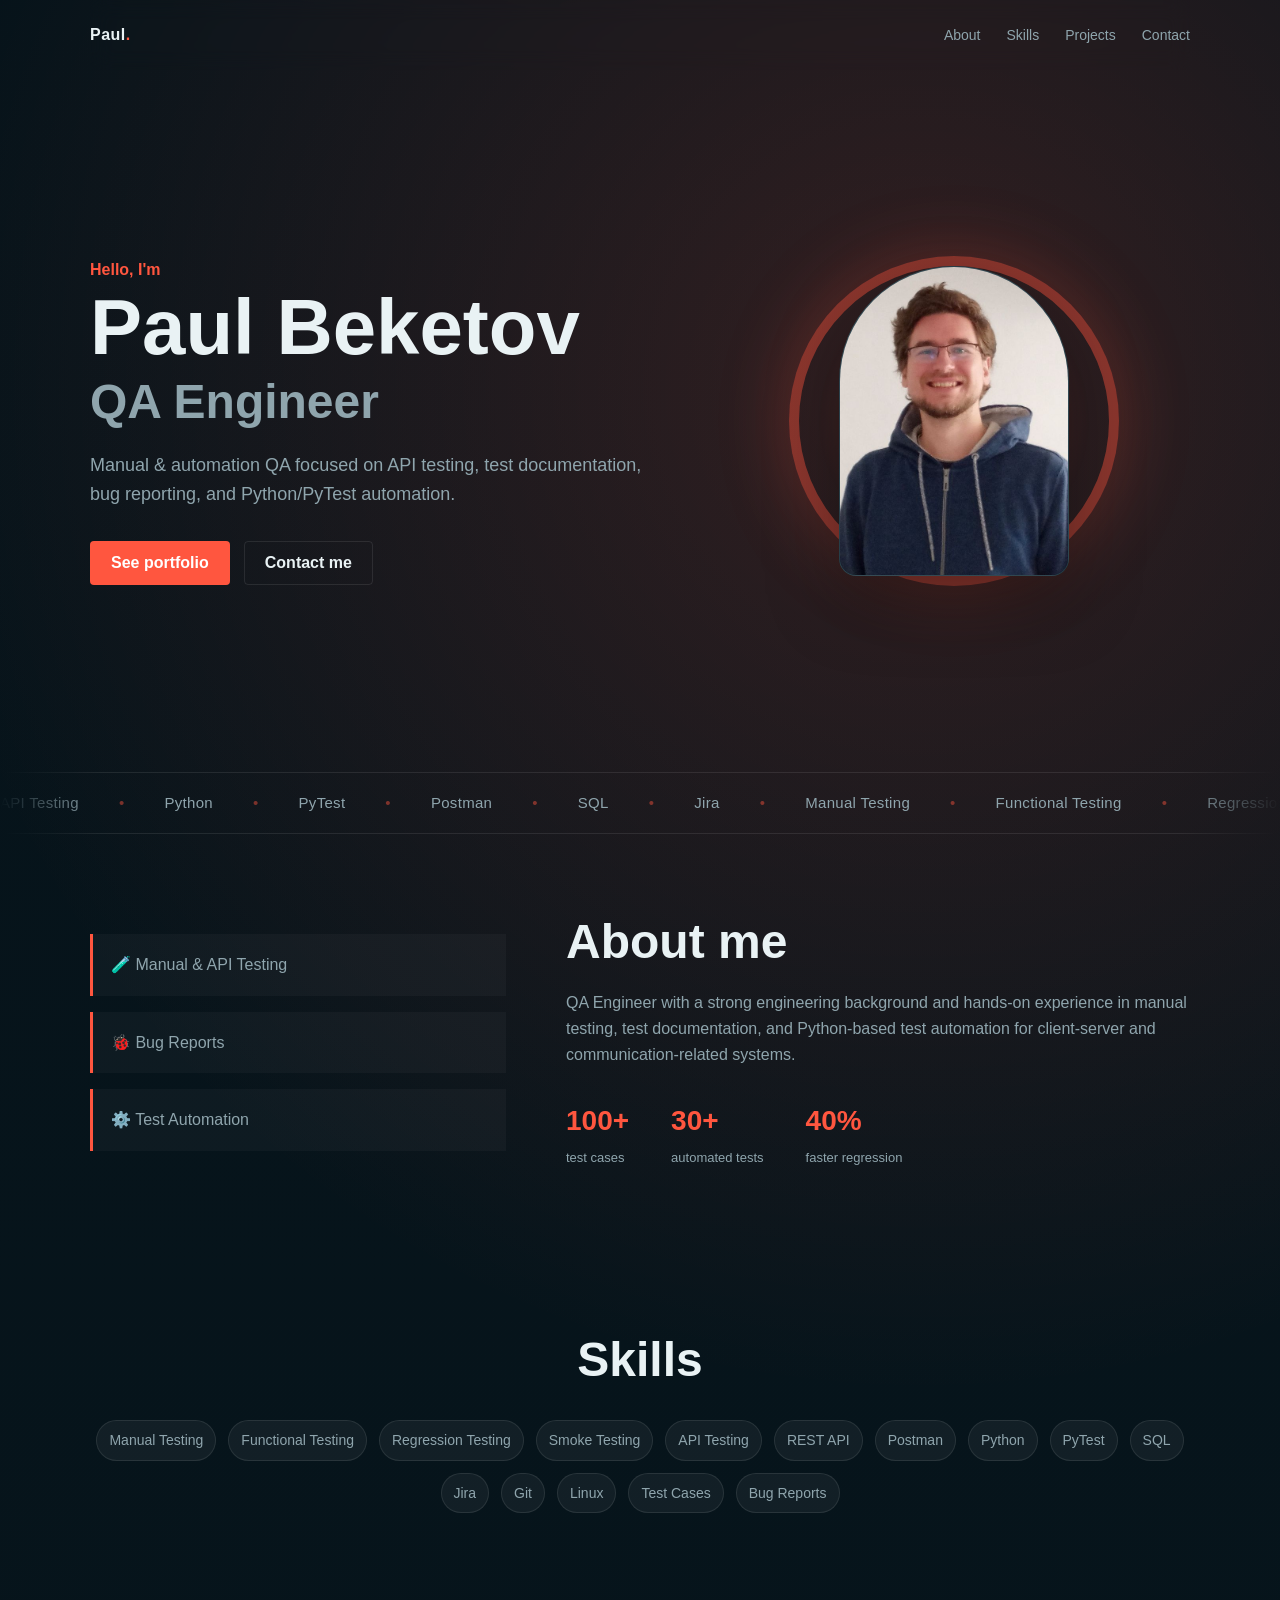
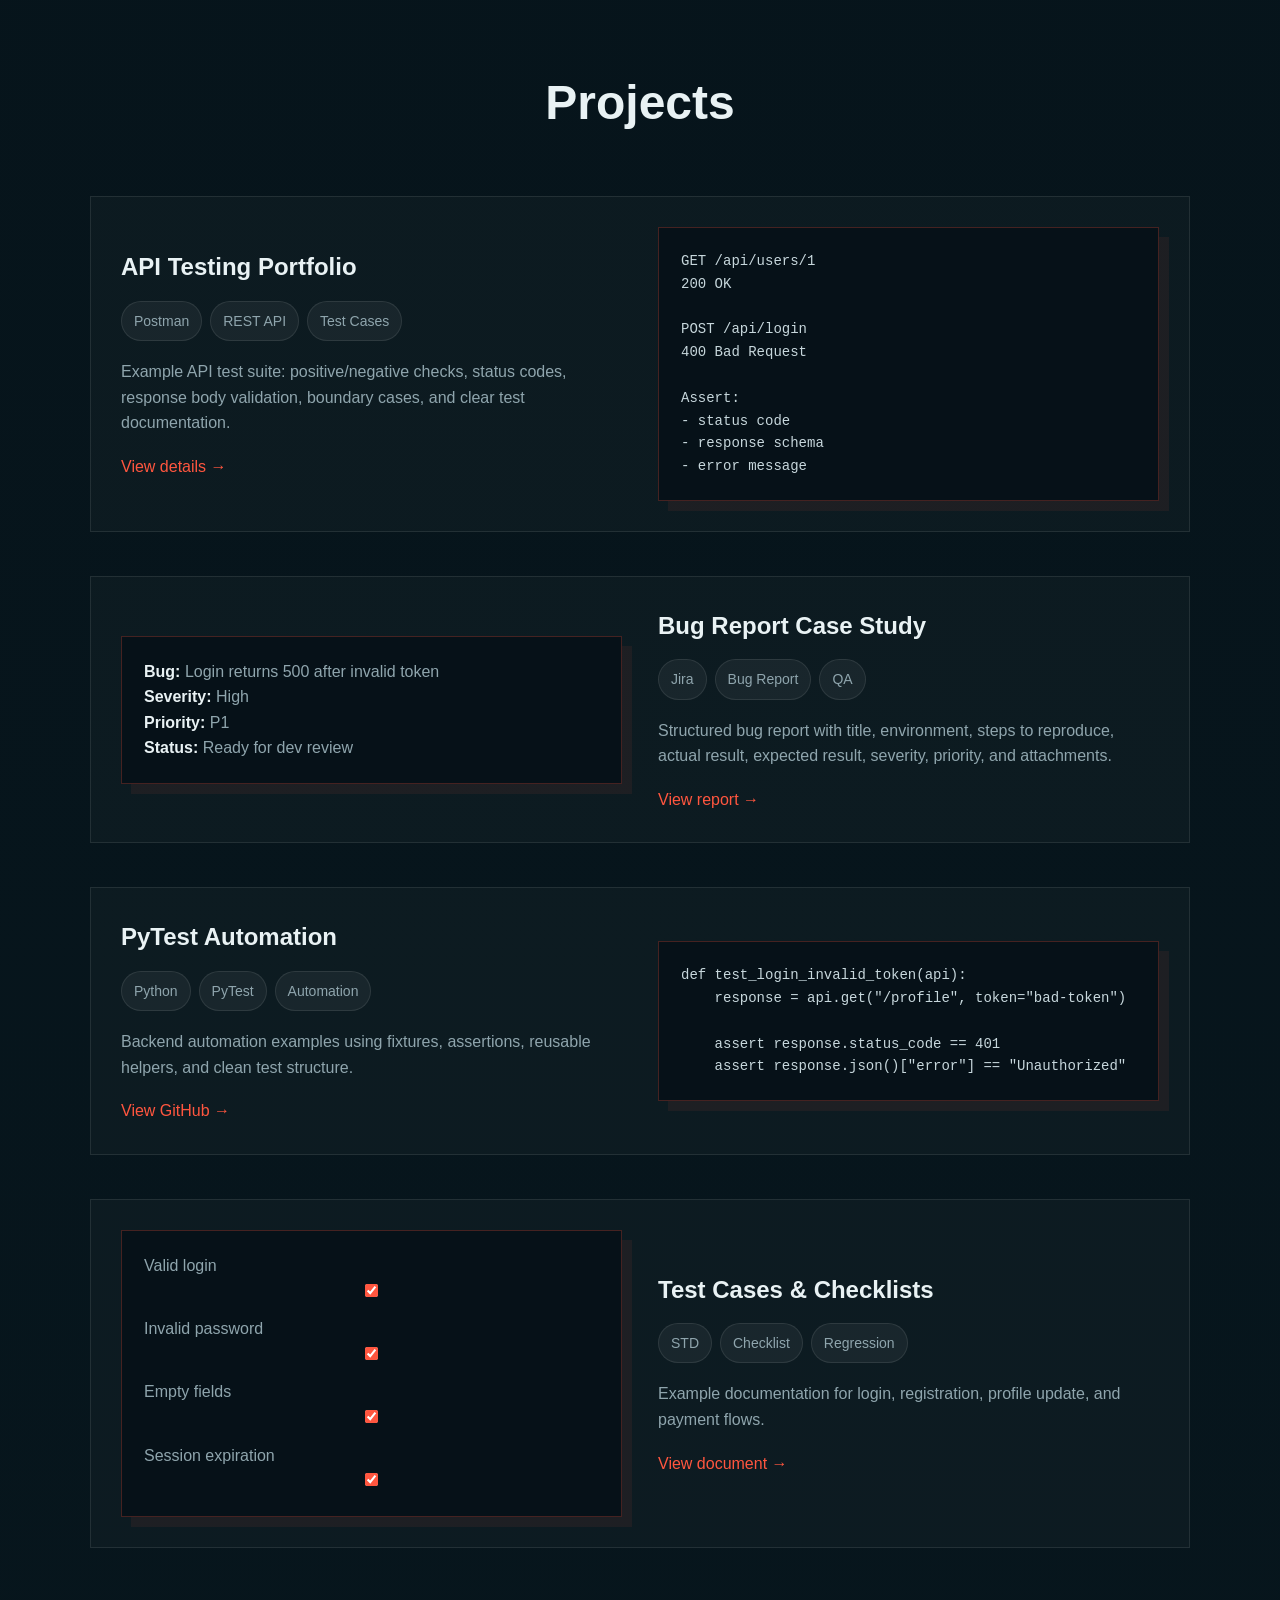
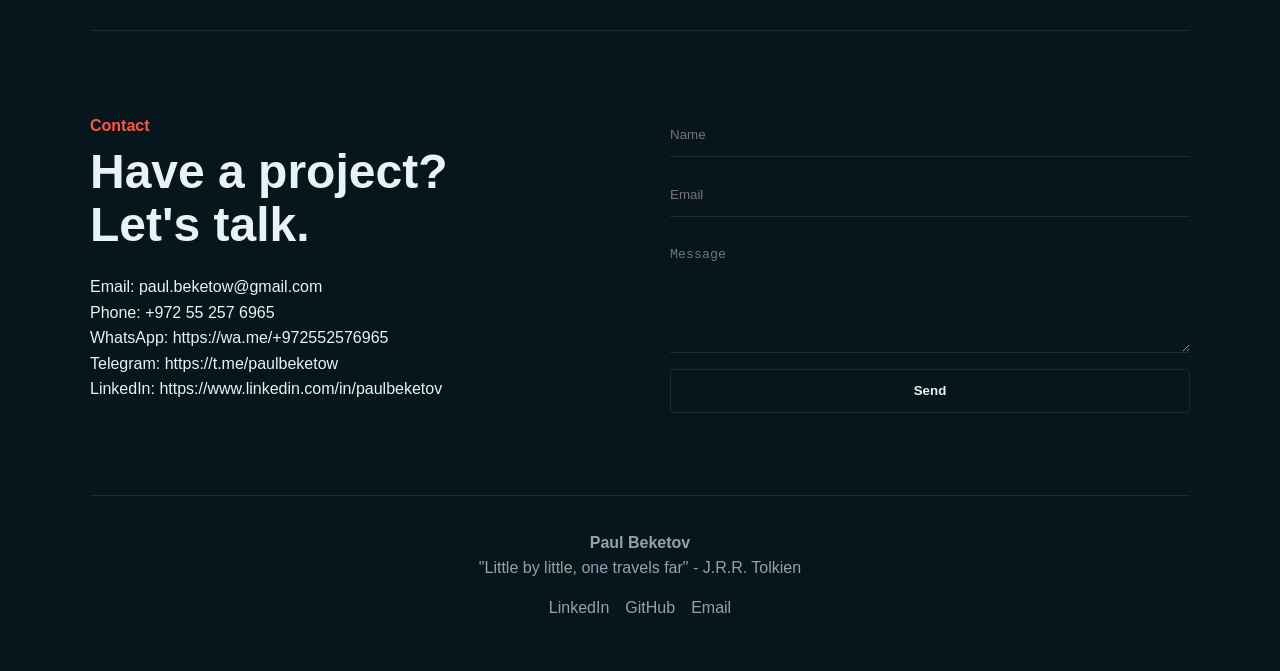
==== index.html @ 662b1ba6 "Add files via upload" ====
<!DOCTYPE html>
<html lang="en">
<head>
  <meta charset="UTF-8" />
  <meta name="viewport" content="width=device-width, initial-scale=1.0" />
  <title>Paul Beketov — QA Engineer</title>
  <meta name="description" content="QA Engineer portfolio — manual testing, API testing, Python/PyTest automation, bug reports and test documentation." />
  <link rel="stylesheet" href="style.css" />
</head>
<body>
  <header class="header">
    <a href="#" class="logo">Paul<span>.</span></a>
    <nav class="nav">
      <a href="#about">About</a>
      <a href="#skills">Skills</a>
      <a href="#projects">Projects</a>
      <a href="#contact">Contact</a>
    </nav>
  </header>

  <main>
    <section class="hero section">
      <div class="hero__content">
        <p class="eyebrow">Hello, I'm</p>
        <h1>Paul Beketov</h1>
        <h2>QA Engineer</h2>
        <p class="hero__text">
          Manual & automation QA focused on API testing, test documentation,
          bug reporting, and Python/PyTest automation.
        </p>
        <div class="actions">
          <a class="btn btn--primary" href="#projects">See portfolio</a>
          <a class="btn btn--ghost" href="#contact">Contact me</a>
        </div>
      </div>

      <div class="hero__visual">
        <div class="circle"></div>
        <div class="avatar">
          <img src="img/personal.jpg" alt="Paul Beketov">
        </div>
      </div>
    </section>

    <section class="tabs" aria-label="Tech stack">
      <div class="tabs__track">
        <div class="tabs__group">
          <span>API Testing</span>
          <span>Python</span>
          <span>PyTest</span>
          <span>Postman</span>
          <span>SQL</span>
          <span>Jira</span>
          <span>Manual Testing</span>
          <span>Functional Testing</span>
          <span>Regression Testing</span>
          <span>Smoke Testing</span>
          <span>Test Cases</span>
          <span>Bug Reports</span>
          <span>Test Documentation</span>
          <span>End-to-End Testing</span>
          <span>Test Management</span>
          <span>HTTP</span>
          <span>Test Execution</span>
          <span>Git</span>
          <span>Test Analysis</span>
        </div>
      </div>
    </section>

    <section id="about" class="section about">
      <div class="side-cards">
        <div class="mini-card">🧪 Manual & API Testing</div>
        <div class="mini-card">🐞 Bug Reports</div>
        <div class="mini-card">⚙️ Test Automation</div>
      </div>

      <div class="about__content">
        <h2>About me</h2>
        <p>
          QA Engineer with a strong engineering background and hands-on experience in manual testing, test documentation, and Python-based test automation for client-server and communication-related systems. 
        </p>

        <div class="stats">
          <div><strong>100+</strong><span>test cases</span></div>
          <div><strong>30+</strong><span>automated tests</span></div>
          <div><strong>40%</strong><span>faster regression</span></div>
        </div>
      </div>
    </section>

    <section id="skills" class="section">
      <h2 class="center">Skills</h2>
      <div class="skills">
        <span>Manual Testing</span>
        <span>Functional Testing</span>
        <span>Regression Testing</span>
        <span>Smoke Testing</span>
        <span>API Testing</span>
        <span>REST API</span>
        <span>Postman</span>
        <span>Python</span>
        <span>PyTest</span>
        <span>SQL</span>
        <span>Jira</span>
        <span>Git</span>
        <span>Linux</span>
        <span>Test Cases</span>
        <span>Bug Reports</span>
      </div>
    </section>

    <section id="projects" class="section projects">
      <h2 class="center">Projects</h2>

      <article class="project">
        <div>
          <h3>API Testing Portfolio</h3>
          <div class="tags"><span>Postman</span><span>REST API</span><span>Test Cases</span></div>
          <p>
            Example API test suite: positive/negative checks, status codes,
            response body validation, boundary cases, and clear test documentation.
          </p>
          <a class="link" href="#">View details →</a>
        </div>
        <pre><code>GET /api/users/1
200 OK

POST /api/login
400 Bad Request

Assert:
- status code
- response schema
- error message</code></pre>
      </article>

      <article class="project project--reverse">
        <div>
          <h3>Bug Report Case Study</h3>
          <div class="tags"><span>Jira</span><span>Bug Report</span><span>QA</span></div>
          <p>
            Structured bug report with title, environment, steps to reproduce,
            actual result, expected result, severity, priority, and attachments.
          </p>
          <a class="link" href="#">View report →</a>
        </div>
        <div class="bug-card">
          <strong>Bug:</strong> Login returns 500 after invalid token<br />
          <strong>Severity:</strong> High<br />
          <strong>Priority:</strong> P1<br />
          <strong>Status:</strong> Ready for dev review
        </div>
      </article>

      <article class="project">
        <div>
          <h3>PyTest Automation</h3>
          <div class="tags"><span>Python</span><span>PyTest</span><span>Automation</span></div>
          <p>
            Backend automation examples using fixtures, assertions, reusable
            helpers, and clean test structure.
          </p>
          <a class="link" href="#">View GitHub →</a>
        </div>
        <pre><code>def test_login_invalid_token(api):
    response = api.get("/profile", token="bad-token")

    assert response.status_code == 401
    assert response.json()["error"] == "Unauthorized"</code></pre>
      </article>

      <article class="project project--reverse">
        <div>
          <h3>Test Cases & Checklists</h3>
          <div class="tags"><span>STD</span><span>Checklist</span><span>Regression</span></div>
          <p>
            Example documentation for login, registration, profile update,
            and payment flows.
          </p>
          <a class="link" href="#">View document →</a>
        </div>
        <div class="checklist">
          <label> Valid login <input type="checkbox" checked /></label>
          <label> Invalid password <input type="checkbox" checked /></label>
          <label> Empty fields <input type="checkbox" checked /></label>
          <label> Session expiration <input type="checkbox" checked /></label>
        </div>
      </article>
    </section>

    <section id="contact" class="section contact">
      <div>
        <p class="eyebrow">Contact</p>
        <h2>Have a project?<br />Let's talk.</h2>
        <p>Email: <a href="mailto:paul.beketow@gmail.com">paul.beketow@gmail.com</a></p>
        <p>Phone: <a href="tel:+972552576965"></a>+972 55 257 6965</a></p>
        <p>WhatsApp: <a href="https://wa.me/+972552576965" target="_blank" rel="noreferrer">https://wa.me/+972552576965</a></p>
        <p>Telegram: <a href="https://t.me/paulbeketow" target="_blank" rel="noreferrer">https://t.me/paulbeketow</a></p>
        <p>LinkedIn: <a href="https://www.linkedin.com/in/paulbeketov" target="_blank" rel="noreferrer">https://www.linkedin.com/in/paulbeketov</a></p>
      </div>

      <form class="form" action="mailto:paul.beketow@gmail.com" method="post" enctype="text/plain">
        <input type="text" name="name" placeholder="Name" />
        <input type="email" name="email" placeholder="Email" />
        <textarea name="message" placeholder="Message"></textarea>
        <button class="btn btn--ghost" type="submit">Send</button>
      </form>
    </section>
  </main>

  <footer class="footer">
    <strong>Paul Beketov</strong>
    <p>"Little by little, one travels far" - J.R.R. Tolkien</p>
    <div class="socials">
      <a href="https://www.linkedin.com/in/paulbeketov" target="_blank" rel="noreferrer">LinkedIn</a>
      <a href="https://github.com/" target="_blank" rel="noreferrer">GitHub</a>
      <a href="mailto:paul.beketow@gmail.com">Email</a>
    </div>
  </footer>

  <script src="script.js"></script>
</body>
</html>
---- style.css ----
* {
  box-sizing: border-box;
  margin: 0;
  padding: 0;
}

:root {
  --bg: #07161d;
  --bg-soft: #0d2029;
  --card: #102a35;
  --text: #e9f2f4;
  --muted: #8fa5ad;
  --accent: #ff563f;
  --accent-2: #ff8a3d;
  --line: rgba(255, 255, 255, 0.09);
}

html {
  scroll-behavior: smooth;
}

body {
  font-family: Inter, Segoe UI, Arial, sans-serif;
  background:
    radial-gradient(circle at 72% 10%, rgba(255, 86, 63, 0.18), transparent 28%),
    linear-gradient(180deg, #06131a 0%, var(--bg) 100%);
  color: var(--text);
  line-height: 1.6;
}

a {
  color: inherit;
  text-decoration: none;
}

.header {
  position: sticky;
  top: 0;
  z-index: 10;
  display: flex;
  justify-content: space-between;
  align-items: center;
  width: min(1100px, calc(100% - 32px));
  margin: 0 auto;
  padding: 22px 0;
  backdrop-filter: blur(10px);
}

.logo {
  font-weight: 800;
  letter-spacing: 0.5px;
}

.logo span,
.eyebrow,
.link {
  color: var(--accent);
}

.nav {
  display: flex;
  gap: 26px;
  color: var(--muted);
  font-size: 14px;
}

.nav a:hover {
  color: var(--text);
}

.section {
  width: min(1100px, calc(100% - 32px));
  margin: 0 auto;
  padding: 82px 0;
}

.hero {
  min-height: 78vh;
  display: grid;
  grid-template-columns: 1.1fr 0.9fr;
  align-items: center;
  gap: 50px;
}

.eyebrow {
  font-weight: 700;
  margin-bottom: 8px;
}

h1 {
  font-size: clamp(42px, 7vw, 78px);
  line-height: 0.95;
  margin-bottom: 12px;
}

h2 {
  font-size: clamp(30px, 4vw, 48px);
  line-height: 1.1;
  margin-bottom: 22px;
}

.hero h2 {
  color: var(--muted);
}

.hero__text {
  max-width: 560px;
  color: var(--muted);
  font-size: 18px;
}

.actions {
  display: flex;
  gap: 14px;
  margin-top: 32px;
  flex-wrap: wrap;
}

.btn {
  display: inline-flex;
  align-items: center;
  justify-content: center;
  min-height: 44px;
  padding: 0 20px;
  border-radius: 4px;
  font-weight: 700;
  border: 1px solid transparent;
  cursor: pointer;
}

.btn--primary {
  background: var(--accent);
  color: white;
}

.btn--primary:hover {
  background: #ff6b55;
}

.btn--ghost {
  border-color: var(--line);
  color: var(--text);
  background: transparent;
}

.btn--ghost:hover {
  border-color: var(--accent);
}

.hero__visual {
  position: relative;
  min-height: 420px;
  display: grid;
  place-items: center;
}

.circle {
  position: absolute;
  width: clamp(220px, 40vw, 330px);
  aspect-ratio: 1;
  border-radius: 50%;
  background: radial-gradient(circle, rgba(255, 86, 63, 0.25), transparent 62%);
  border: 10px solid rgba(255, 86, 63, 0.45);
  box-shadow: 0 0 70px rgba(255, 86, 63, 0.25);
}

.avatar {
  position: relative;
  width: clamp(160px, 28vw, 230px);
  aspect-ratio: 23 / 31;
  overflow: hidden;
  border-radius: 120px 120px 18px 18px;
  background:
    linear-gradient(135deg, rgba(255,255,255,0.08), transparent),
    var(--card);
  border: 1px solid var(--line);
  box-shadow: 0 24px 70px rgba(0, 0, 0, 0.35);
}

.avatar img {
  width: 100%;
  height: 100%;
  display: block;
  object-fit: cover;
  object-position: center top;
}

.avatar span {
  font-size: 72px;
  font-weight: 900;
  color: var(--accent);
}

.tabs {
  width: 100%;
  overflow: hidden;
  padding: 18px 0;
  color: var(--muted);
  border-top: 1px solid var(--line);
  border-bottom: 1px solid var(--line);
  mask-image: linear-gradient(
    to right,
    transparent,
    black 8%,
    black 92%,
    transparent
  );
}

.tabs__track {
  display: flex;
  width: max-content;
  animation: tabs-marquee 70s linear infinite;
}

.tabs__track:hover {
  animation-play-state: paused;
}

.tabs__group {
  display: flex;
  align-items: center;
  gap: 40px;
  flex-shrink: 0;
  padding-right: 40px;
}

.tabs__group span {
  flex-shrink: 0;
  white-space: nowrap;
  font-size: 15px;
  letter-spacing: 0.02em;
}

.tabs__group span::after {
  content: "•";
  margin-left: 40px;
  color: var(--accent);
  opacity: 0.45;
}

@keyframes tabs-marquee {
  from {
    transform: translateX(0);
  }

  to {
    transform: translateX(-50%);
  }
}

@media (prefers-reduced-motion: reduce) {
  .tabs__track {
    animation: none;
    margin: 0 auto;
  }
}

.about {
  display: grid;
  grid-template-columns: 0.8fr 1.2fr;
  gap: 60px;
  align-items: center;
}

.side-cards {
  display: grid;
  gap: 16px;
}

.mini-card {
  border-left: 3px solid var(--accent);
  background: rgba(255, 255, 255, 0.03);
  padding: 18px;
  color: var(--muted);
}

.about__content p {
  color: var(--muted);
  max-width: 680px;
}

.stats {
  display: flex;
  gap: 42px;
  margin-top: 32px;
  flex-wrap: wrap;
}

.stats strong {
  display: block;
  color: var(--accent);
  font-size: 28px;
}

.stats span {
  color: var(--muted);
  font-size: 13px;
}

.center {
  text-align: center;
}

.skills {
  margin-top: 34px;
  display: flex;
  flex-wrap: wrap;
  justify-content: center;
  gap: 12px;
}

.skills span,
.tags span {
  background: rgba(255, 255, 255, 0.05);
  border: 1px solid var(--line);
  color: var(--muted);
  padding: 8px 12px;
  border-radius: 999px;
  font-size: 14px;
}

.projects {
  display: grid;
  gap: 44px;
}

.project {
  display: grid;
  grid-template-columns: 1fr 1fr;
  gap: 36px;
  align-items: center;
  padding: 30px;
  border: 1px solid var(--line);
  background: rgba(255, 255, 255, 0.025);
}

.project--reverse > div:first-child {
  order: 2;
}

.project h3 {
  font-size: 24px;
  margin-bottom: 14px;
}

.project p {
  color: var(--muted);
  margin: 18px 0;
}

.tags {
  display: flex;
  gap: 8px;
  flex-wrap: wrap;
}

pre,
.bug-card,
.checklist {
  background: #061118;
  border: 1px solid rgba(255, 86, 63, 0.25);
  padding: 22px;
  overflow: auto;
  box-shadow: 10px 10px 0 rgba(255, 86, 63, 0.07);
}

code {
  color: #c7d7dc;
  font-size: 14px;
}

.bug-card {
  color: var(--muted);
}

.bug-card strong {
  color: var(--text);
}

.checklist {
  display: grid;
  gap: 12px;
  color: var(--muted);
}

.checklist input {
  accent-color: var(--accent);
}

.contact {
  display: grid;
  grid-template-columns: 1fr 1fr;
  gap: 60px;
  border-top: 1px solid var(--line);
}

.form {
  display: grid;
  gap: 16px;
}

input,
textarea {
  width: 100%;
  background: transparent;
  color: var(--text);
  border: none;
  border-bottom: 1px solid var(--line);
  padding: 14px 0;
  outline: none;
}

textarea {
  min-height: 120px;
  resize: vertical;
}

input:focus,
textarea:focus {
  border-color: var(--accent);
}

.footer {
  width: min(1100px, calc(100% - 32px));
  margin: 0 auto;
  padding: 34px 0 50px;
  text-align: center;
  color: var(--muted);
  border-top: 1px solid var(--line);
}

.socials {
  display: flex;
  justify-content: center;
  gap: 16px;
  margin-top: 14px;
}

.socials a:hover {
  color: var(--accent);
}

.reveal {
  opacity: 0;
  transform: translateY(18px);
  transition: 0.7s ease;
}

.reveal.visible {
  opacity: 1;
  transform: translateY(0);
}

@media (max-width: 780px) {
  .header {
    align-items: flex-start;
    gap: 16px;
  }

  .nav {
    gap: 12px;
    font-size: 12px;
    flex-wrap: wrap;
    justify-content: flex-end;
  }

  .hero,
  .about,
  .project,
  .contact {
    grid-template-columns: 1fr;
  }

  .project--reverse > div:first-child {
    order: 0;
  }

  .hero__visual {
    min-height: clamp(260px, 55vw, 300px);
  }

  .section {
    padding: 58px 0;
  }
}
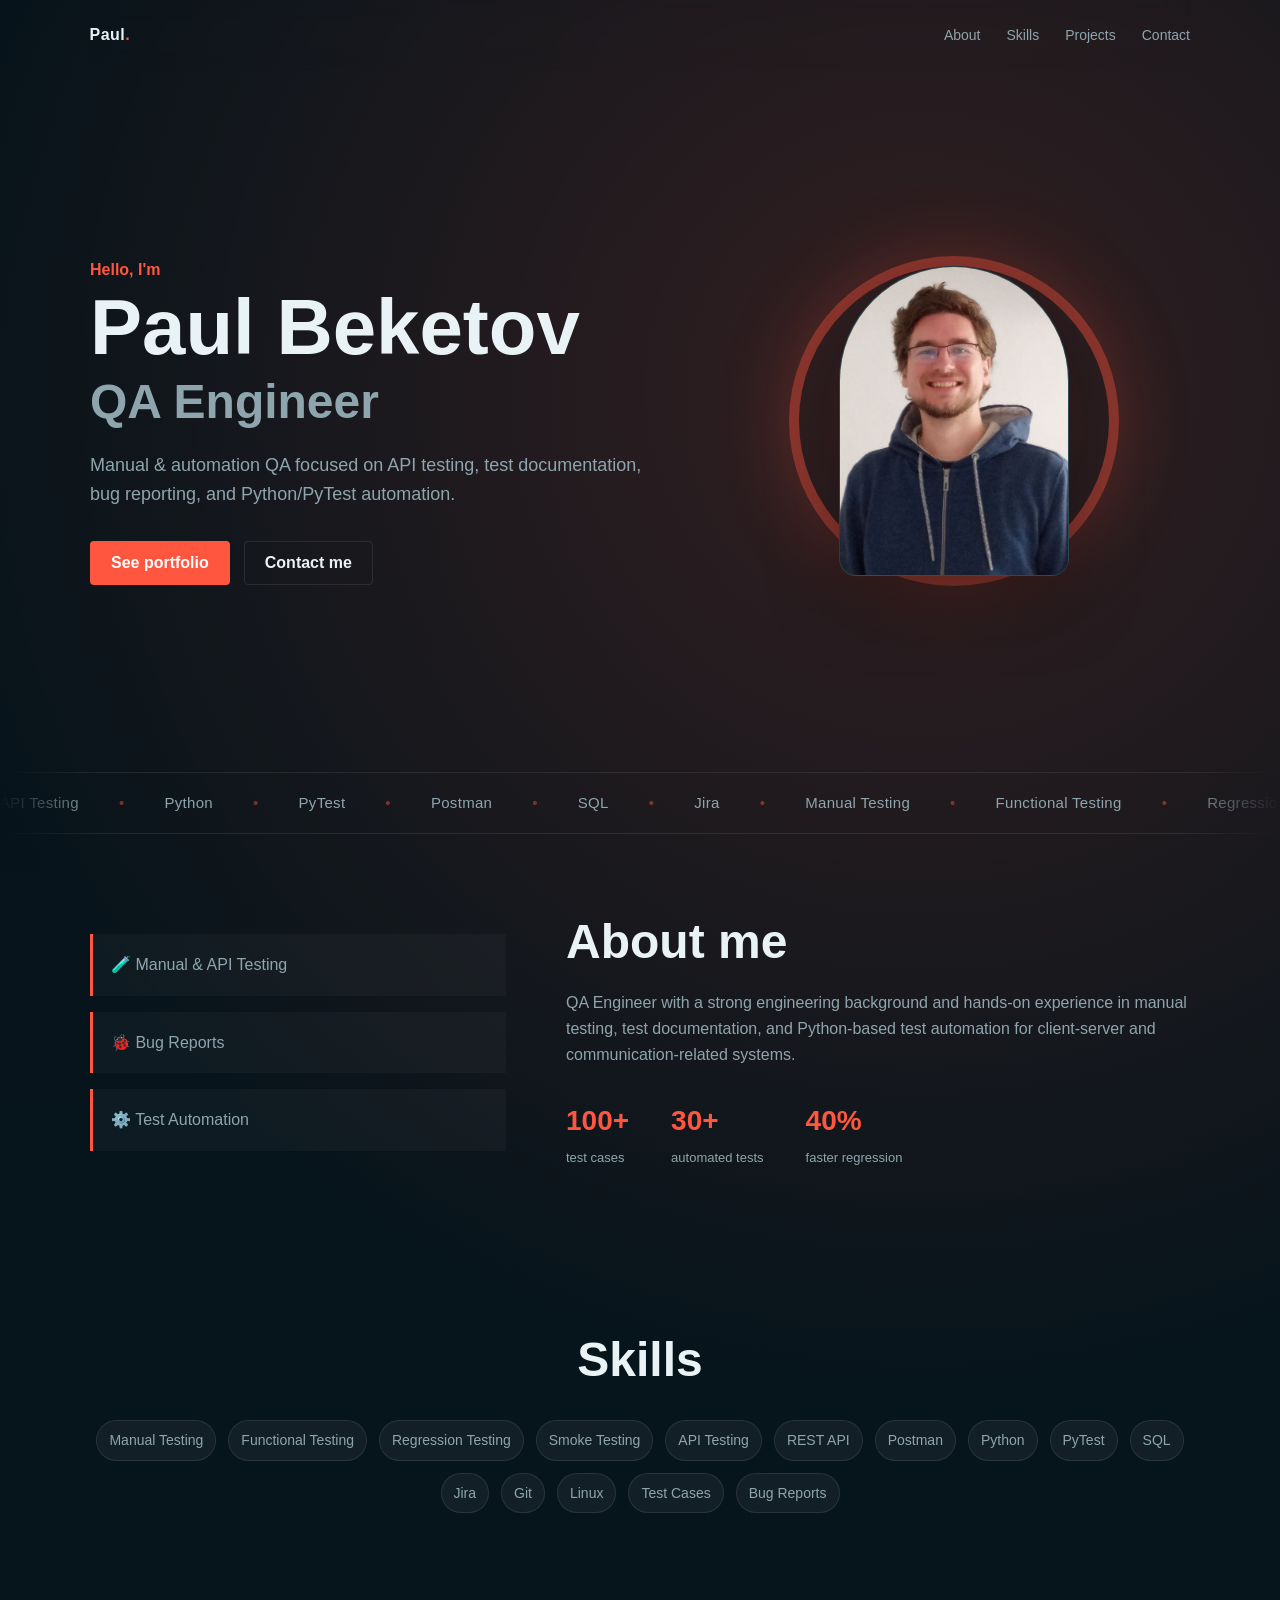
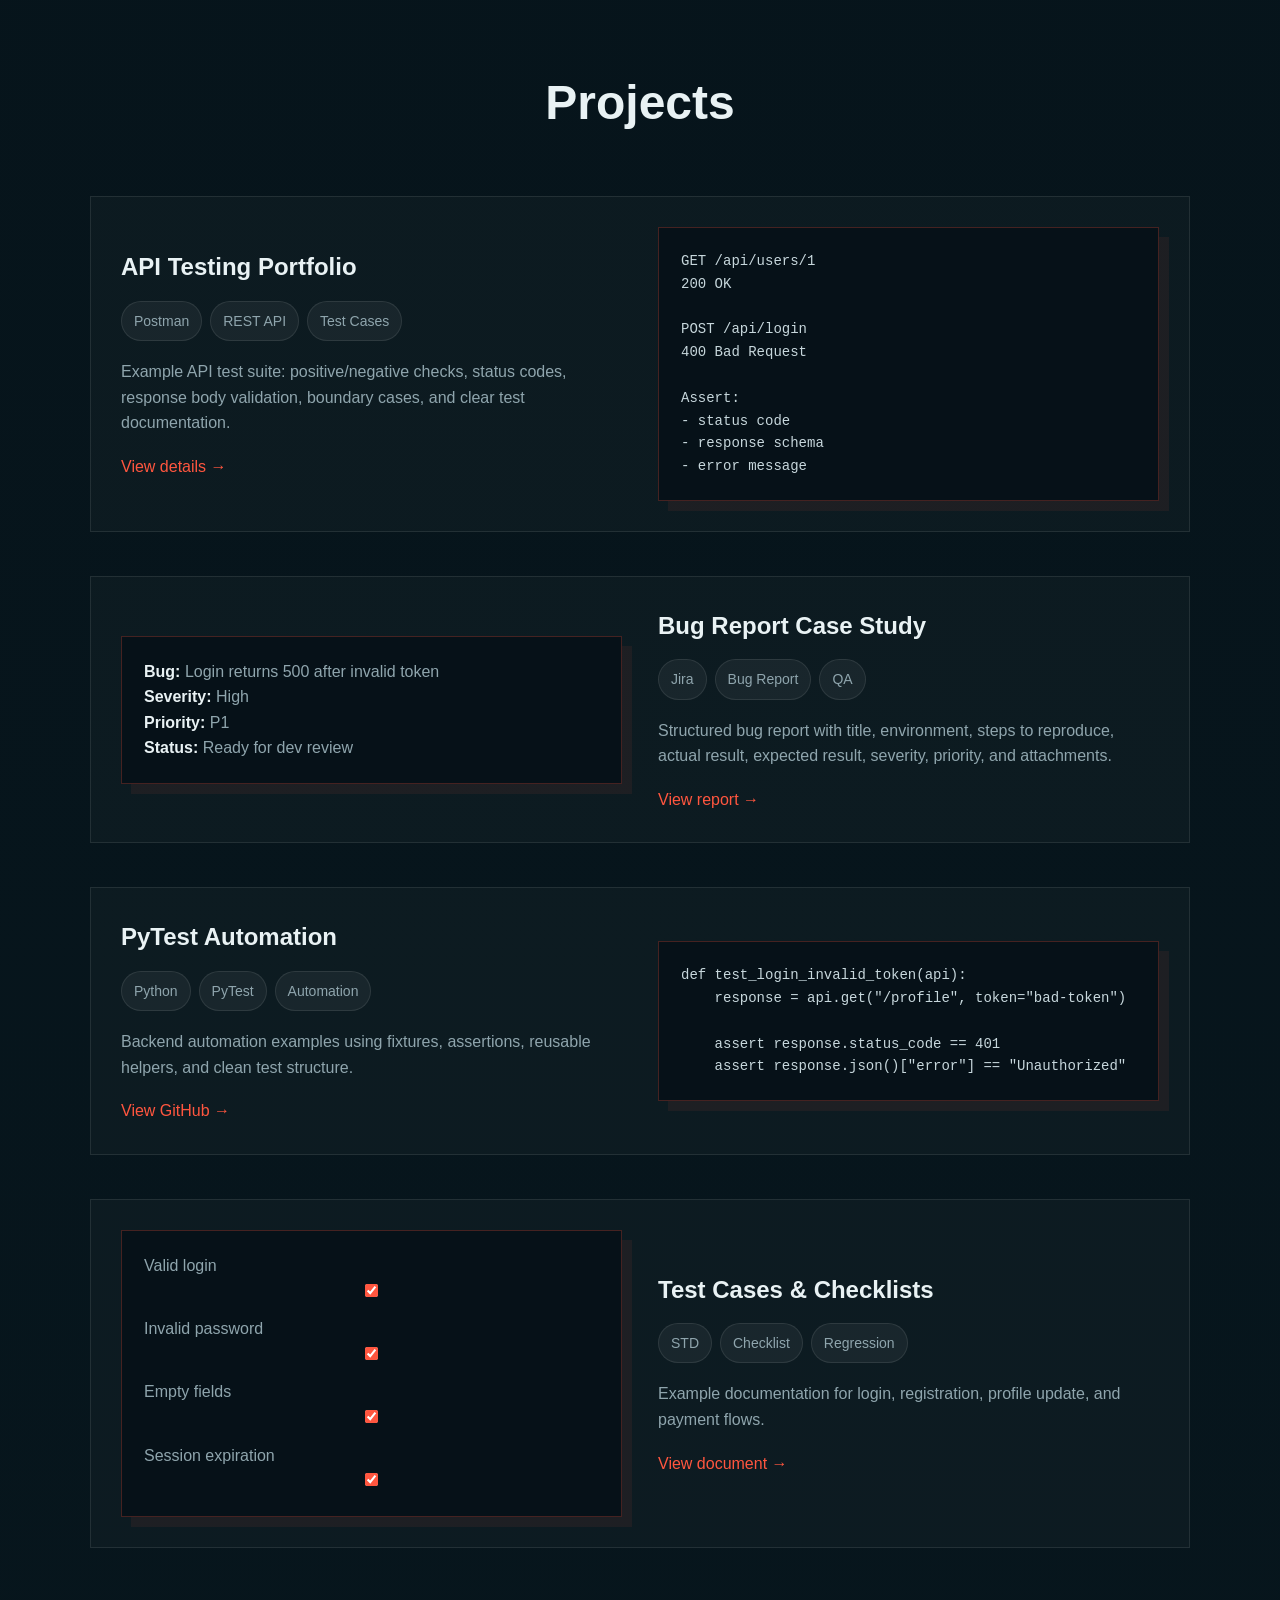
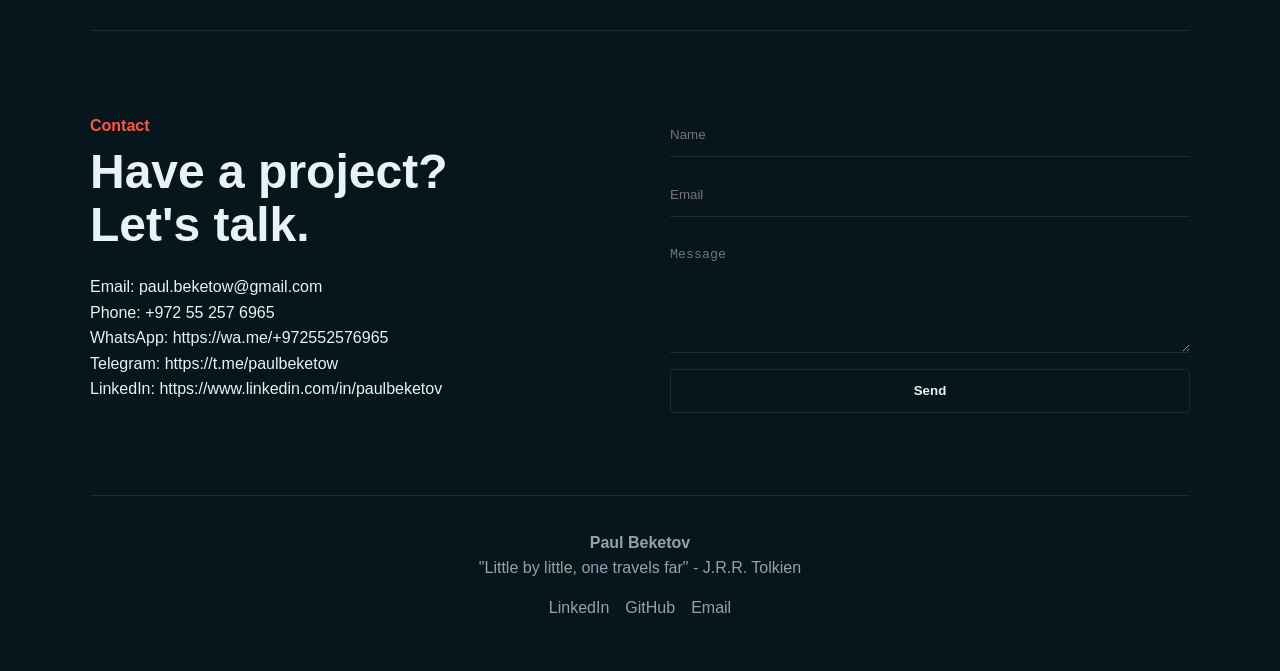
==== commit 912cfe22: "Update portfolio" ====
--- a/index.html
+++ b/index.html
@@ -3,7 +3,7 @@
 <head>
   <meta charset="UTF-8" />
   <meta name="viewport" content="width=device-width, initial-scale=1.0" />
-  <title>Paul Beketov — QA Engineer</title>
+  <title>Paul Beketov - QA Engineer</title>
   <meta name="description" content="QA Engineer portfolio — manual testing, API testing, Python/PyTest automation, bug reports and test documentation." />
   <link rel="stylesheet" href="style.css" />
 </head>
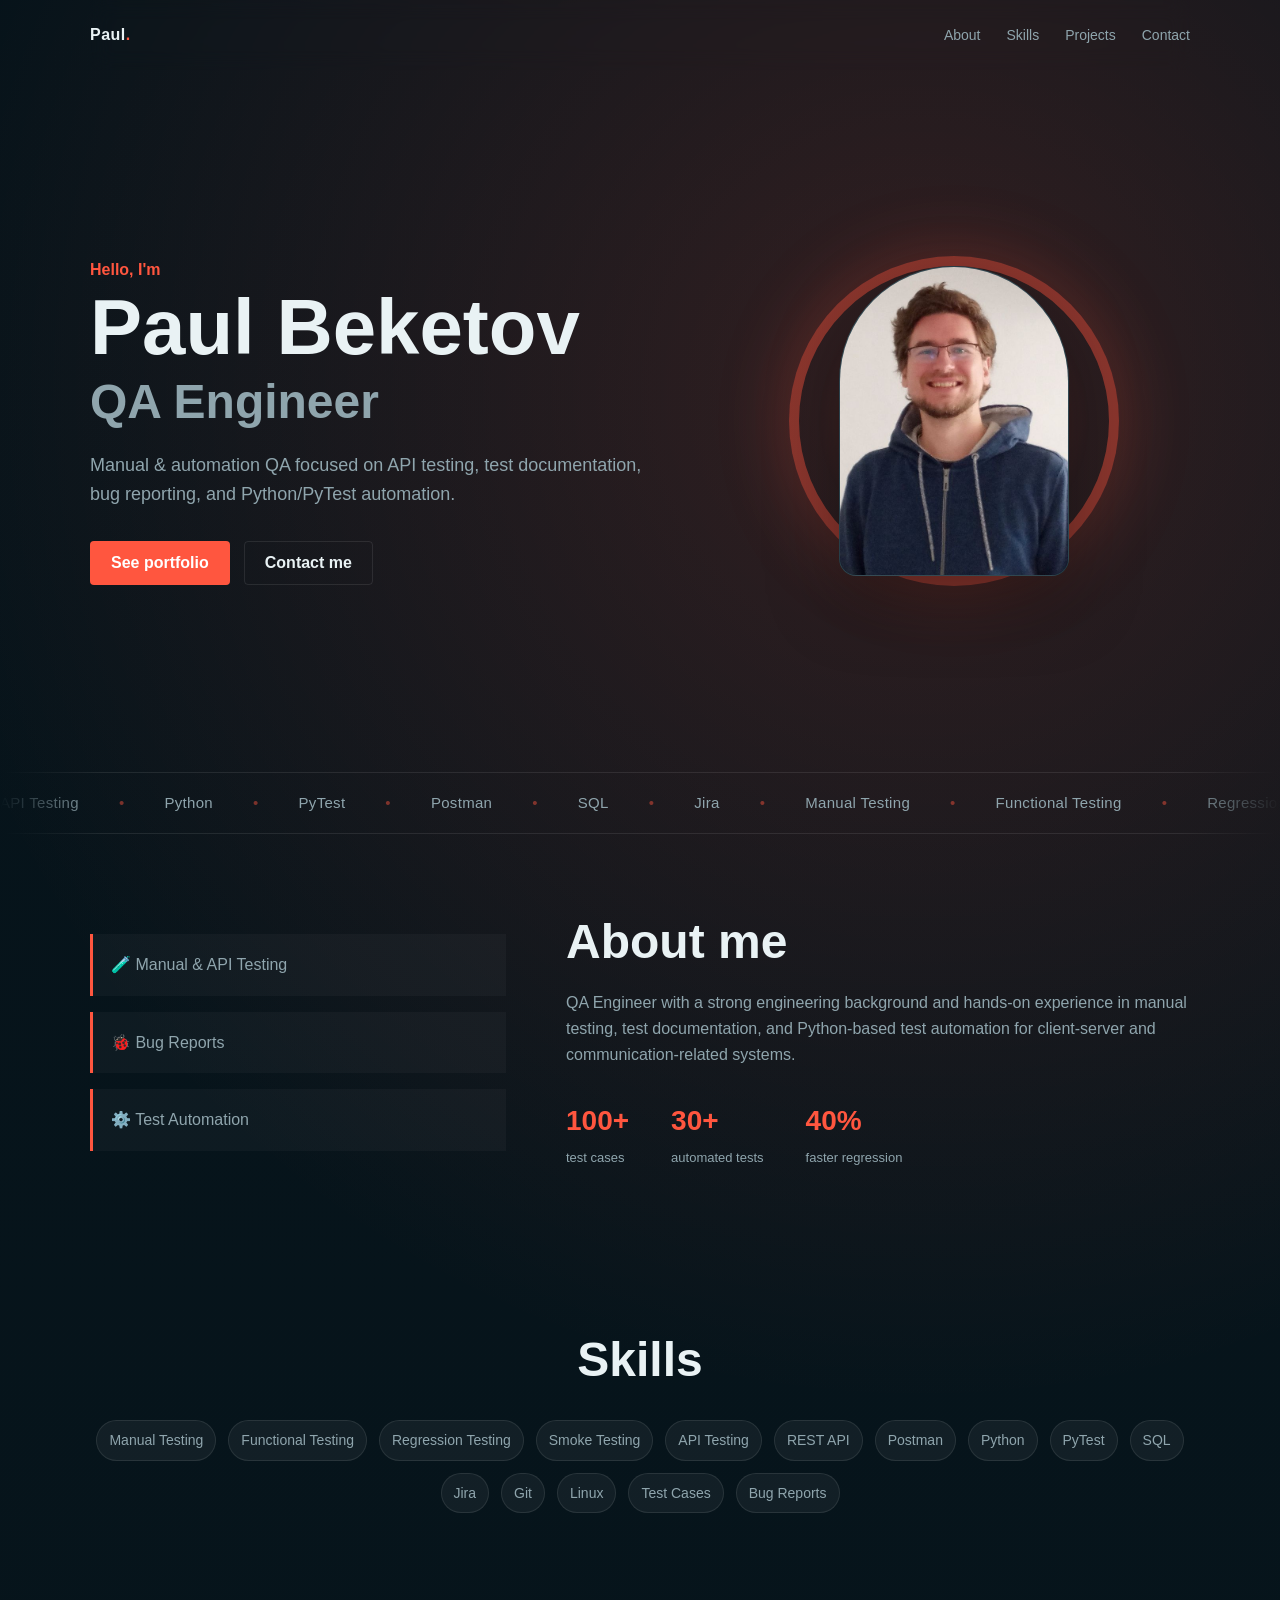
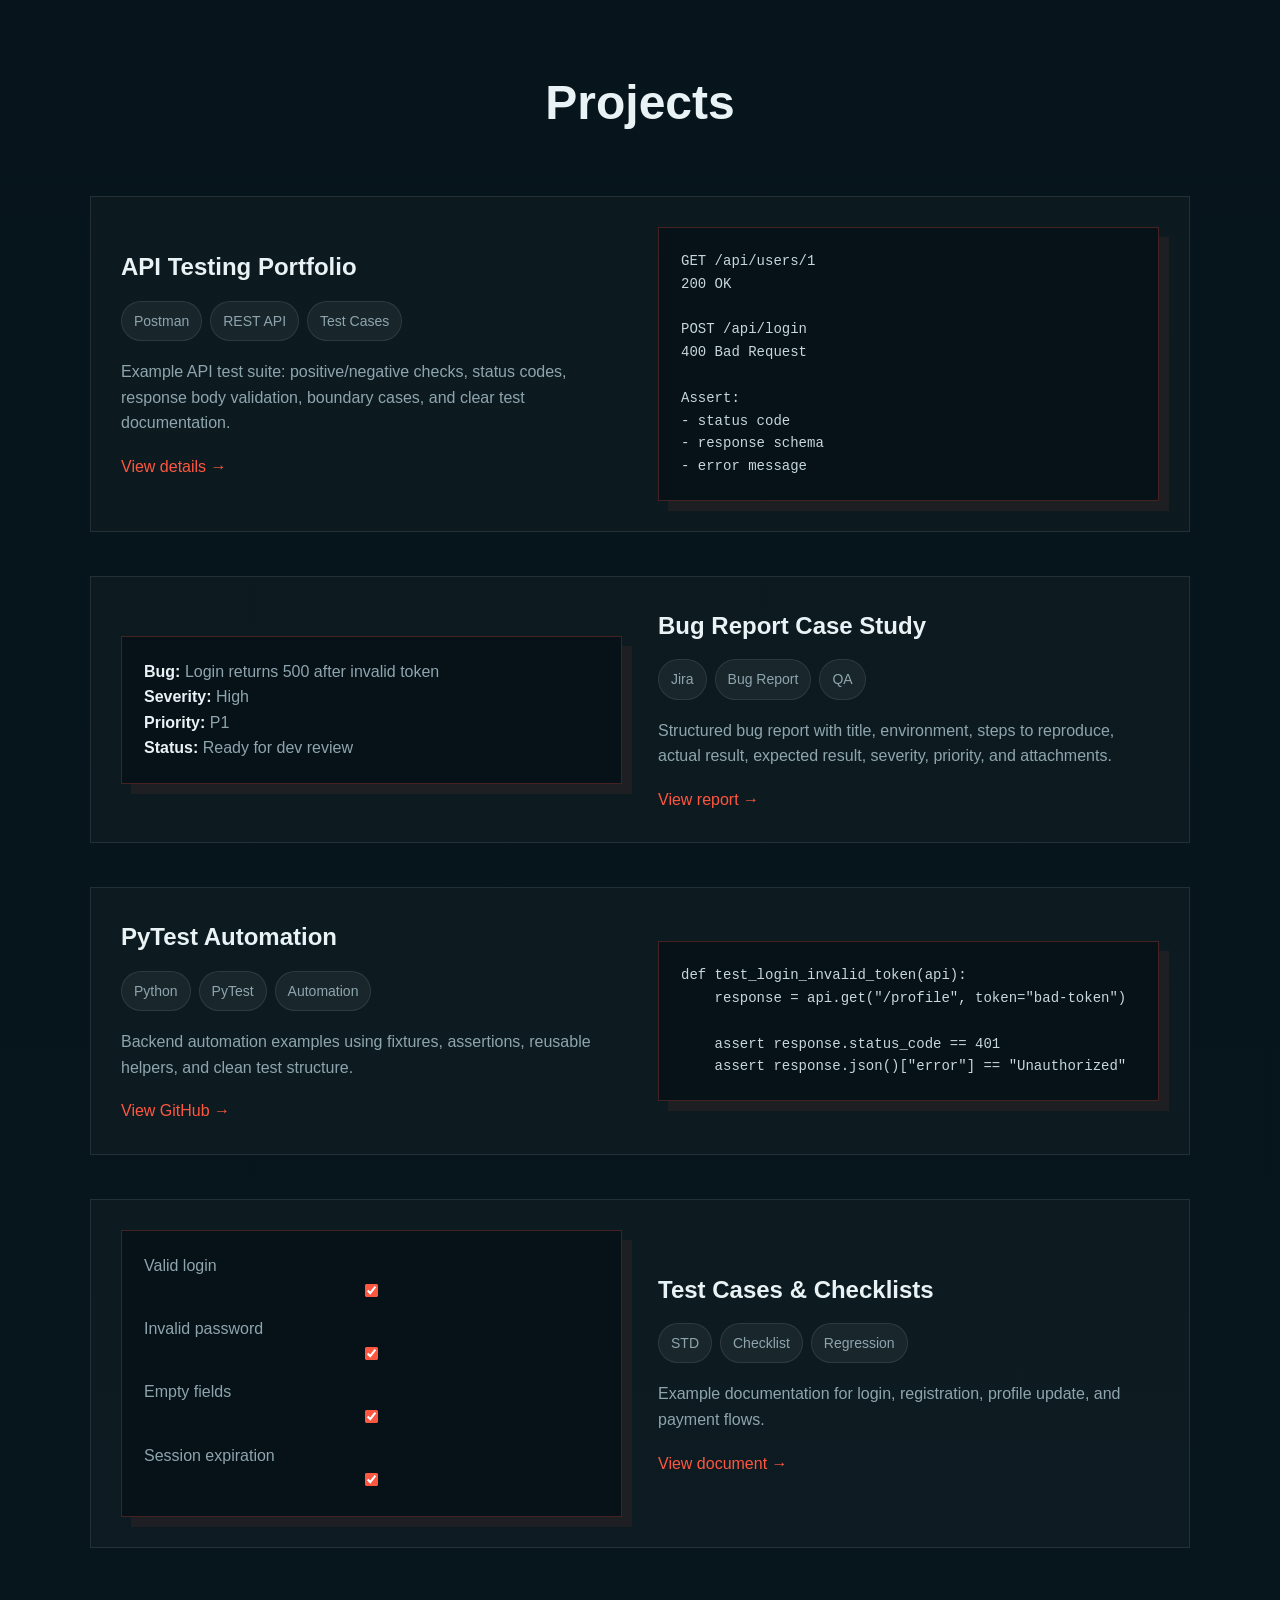
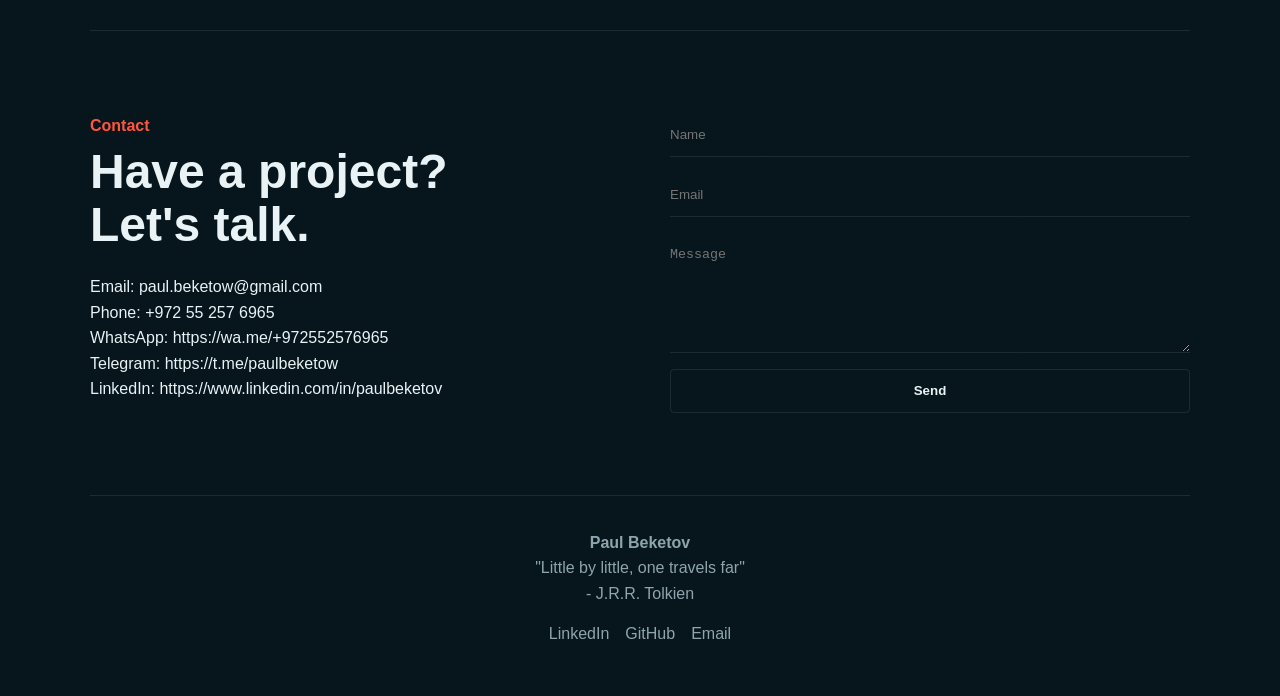
==== commit d63a8366: "Update profile" ====
--- a/index.html
+++ b/index.html
@@ -211,10 +211,11 @@
 
   <footer class="footer">
     <strong>Paul Beketov</strong>
-    <p>"Little by little, one travels far" - J.R.R. Tolkien</p>
+    <p>"Little by little, one travels far"</p> 
+    <p>- J.R.R. Tolkien</p>
     <div class="socials">
       <a href="https://www.linkedin.com/in/paulbeketov" target="_blank" rel="noreferrer">LinkedIn</a>
-      <a href="https://github.com/" target="_blank" rel="noreferrer">GitHub</a>
+      <a href="https://github.com/pavelbeketov" target="_blank" rel="noreferrer">GitHub</a>
       <a href="mailto:paul.beketow@gmail.com">Email</a>
     </div>
   </footer>
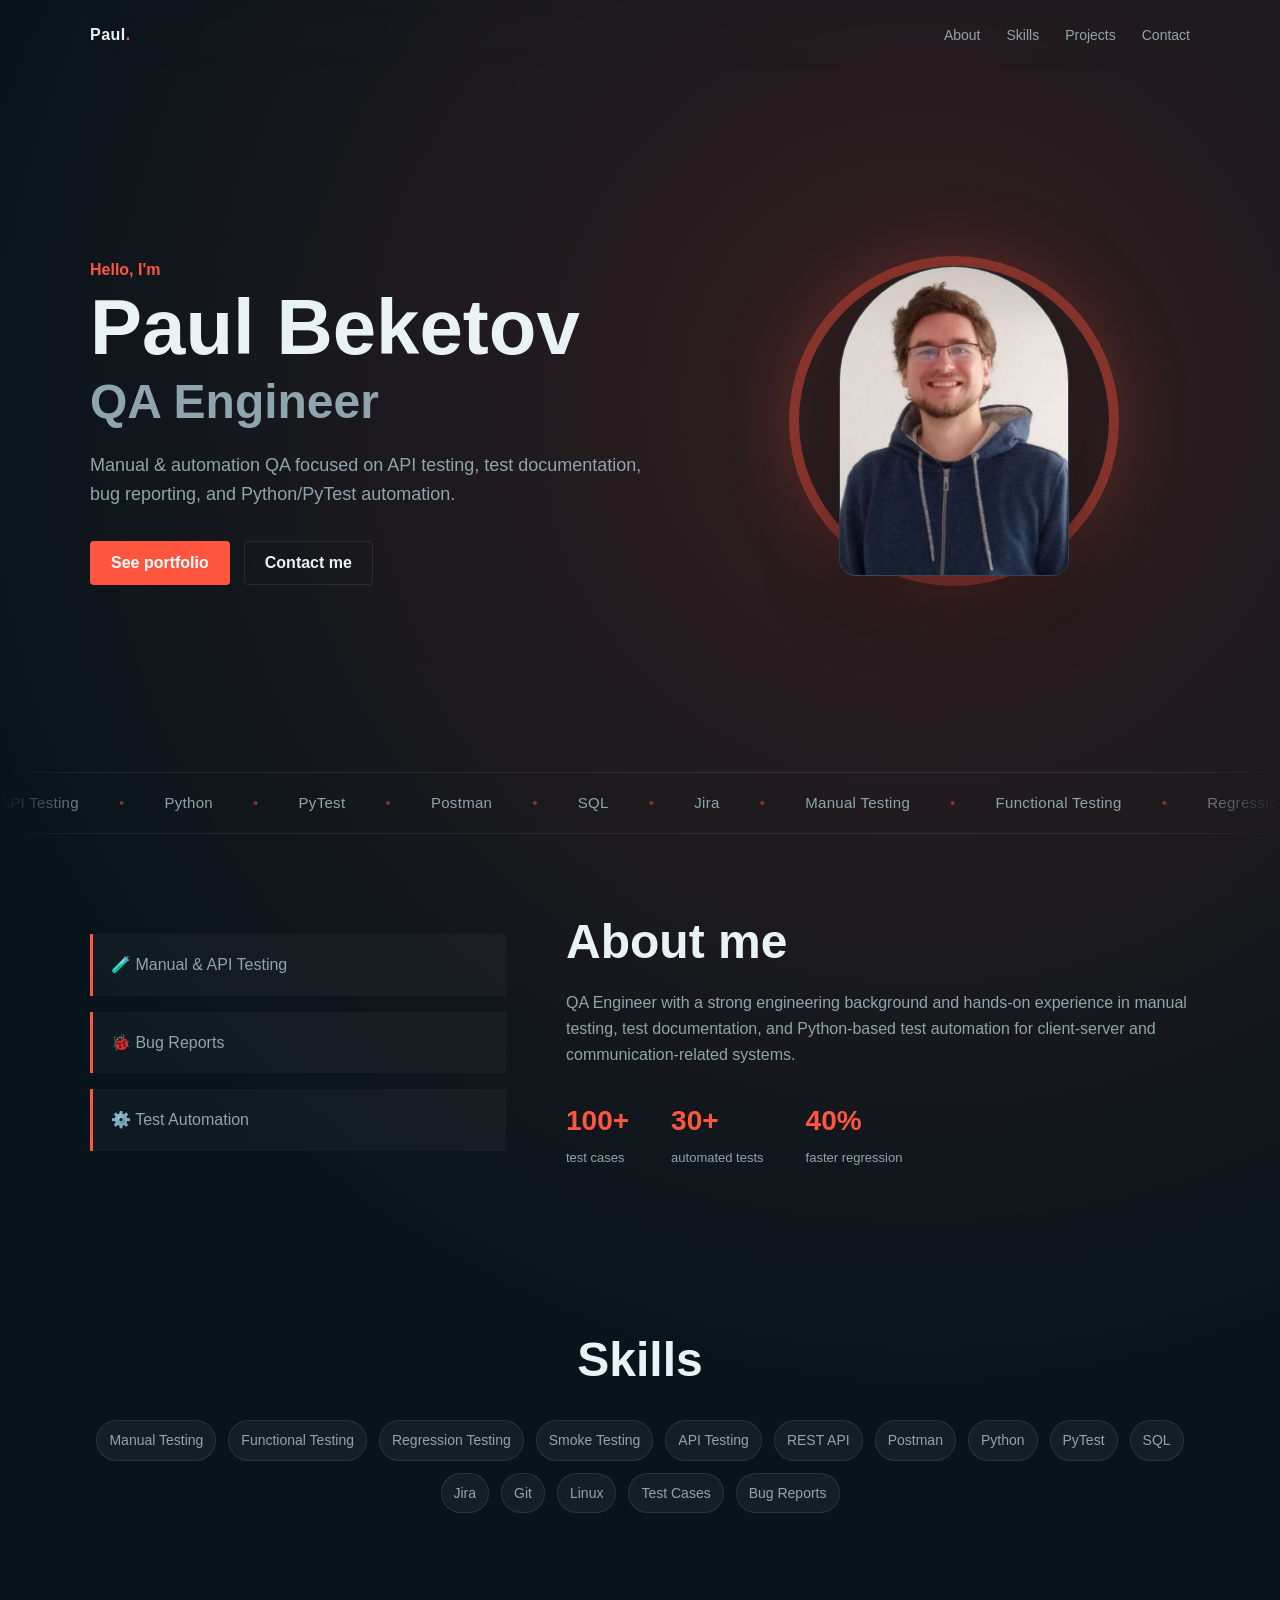
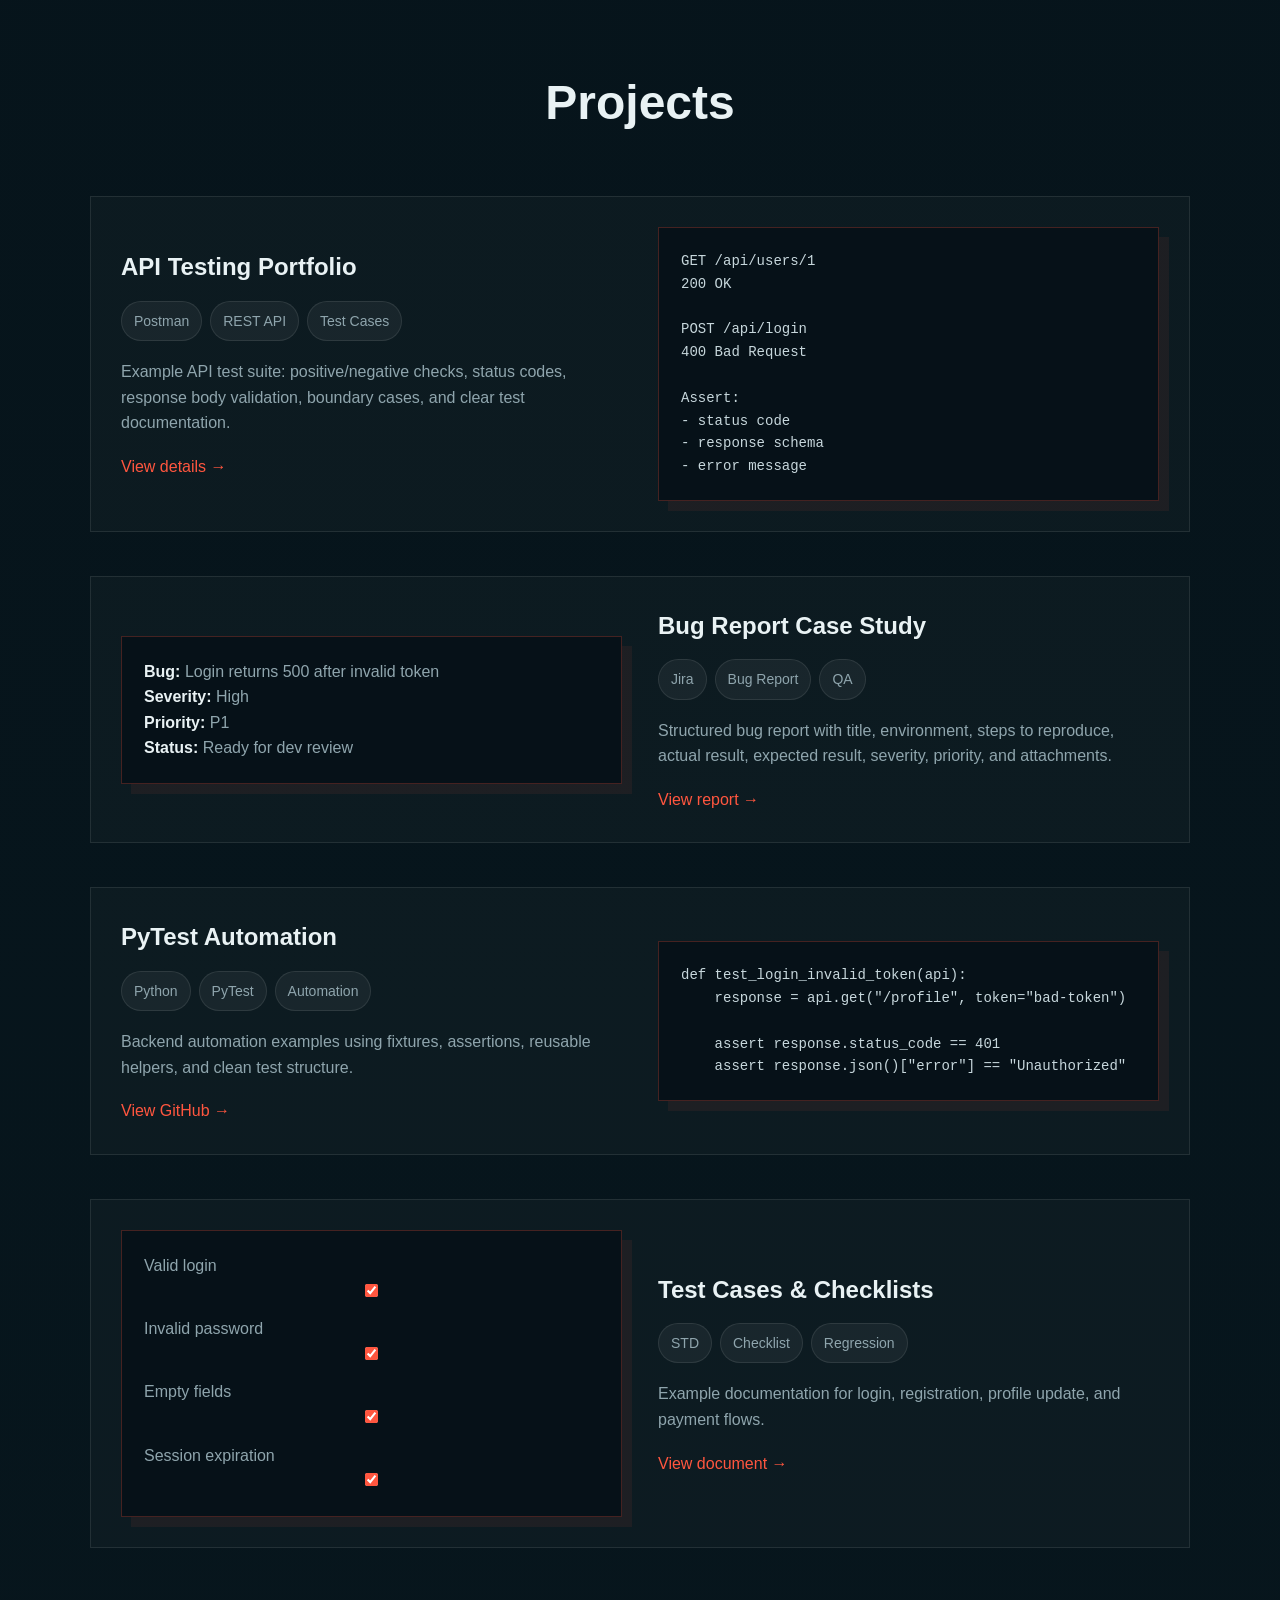
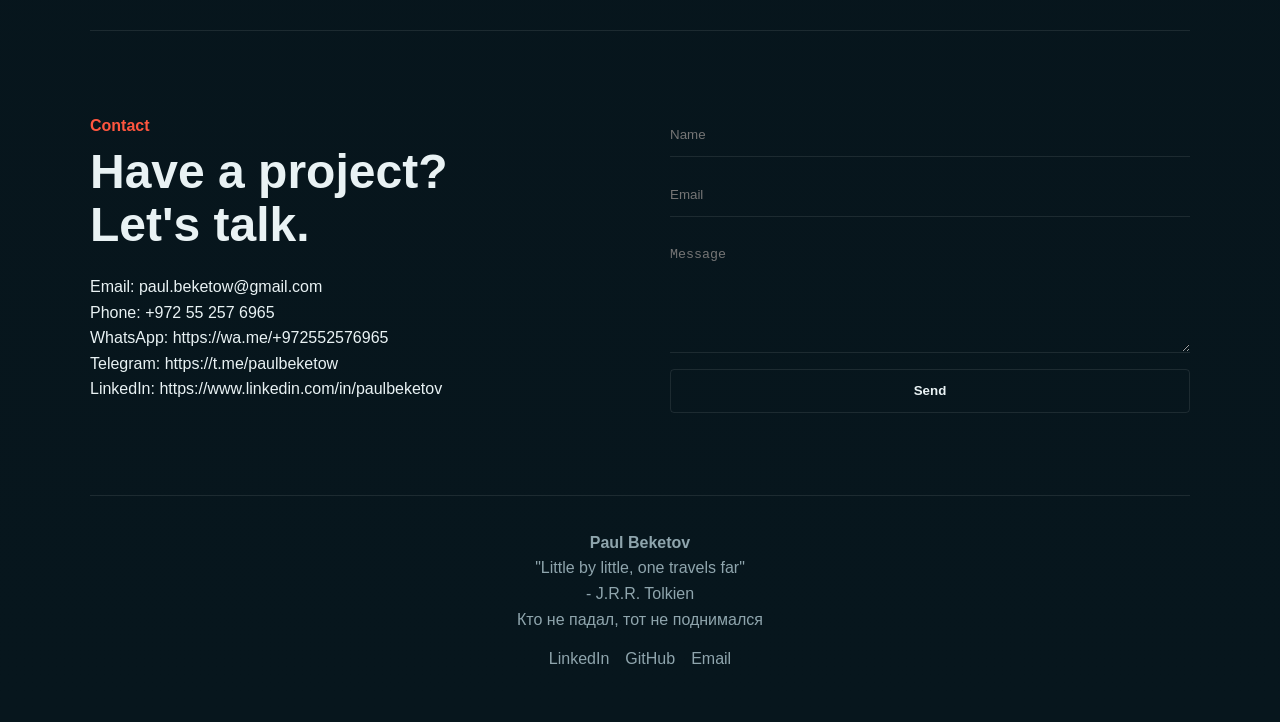
==== commit cc30e73b: "AUF" ====
--- a/index.html
+++ b/index.html
@@ -213,6 +213,7 @@
     <strong>Paul Beketov</strong>
     <p>"Little by little, one travels far"</p> 
     <p>- J.R.R. Tolkien</p>
+    <p>Кто не падал, тот не поднимался</p>
     <div class="socials">
       <a href="https://www.linkedin.com/in/paulbeketov" target="_blank" rel="noreferrer">LinkedIn</a>
       <a href="https://github.com/pavelbeketov" target="_blank" rel="noreferrer">GitHub</a>
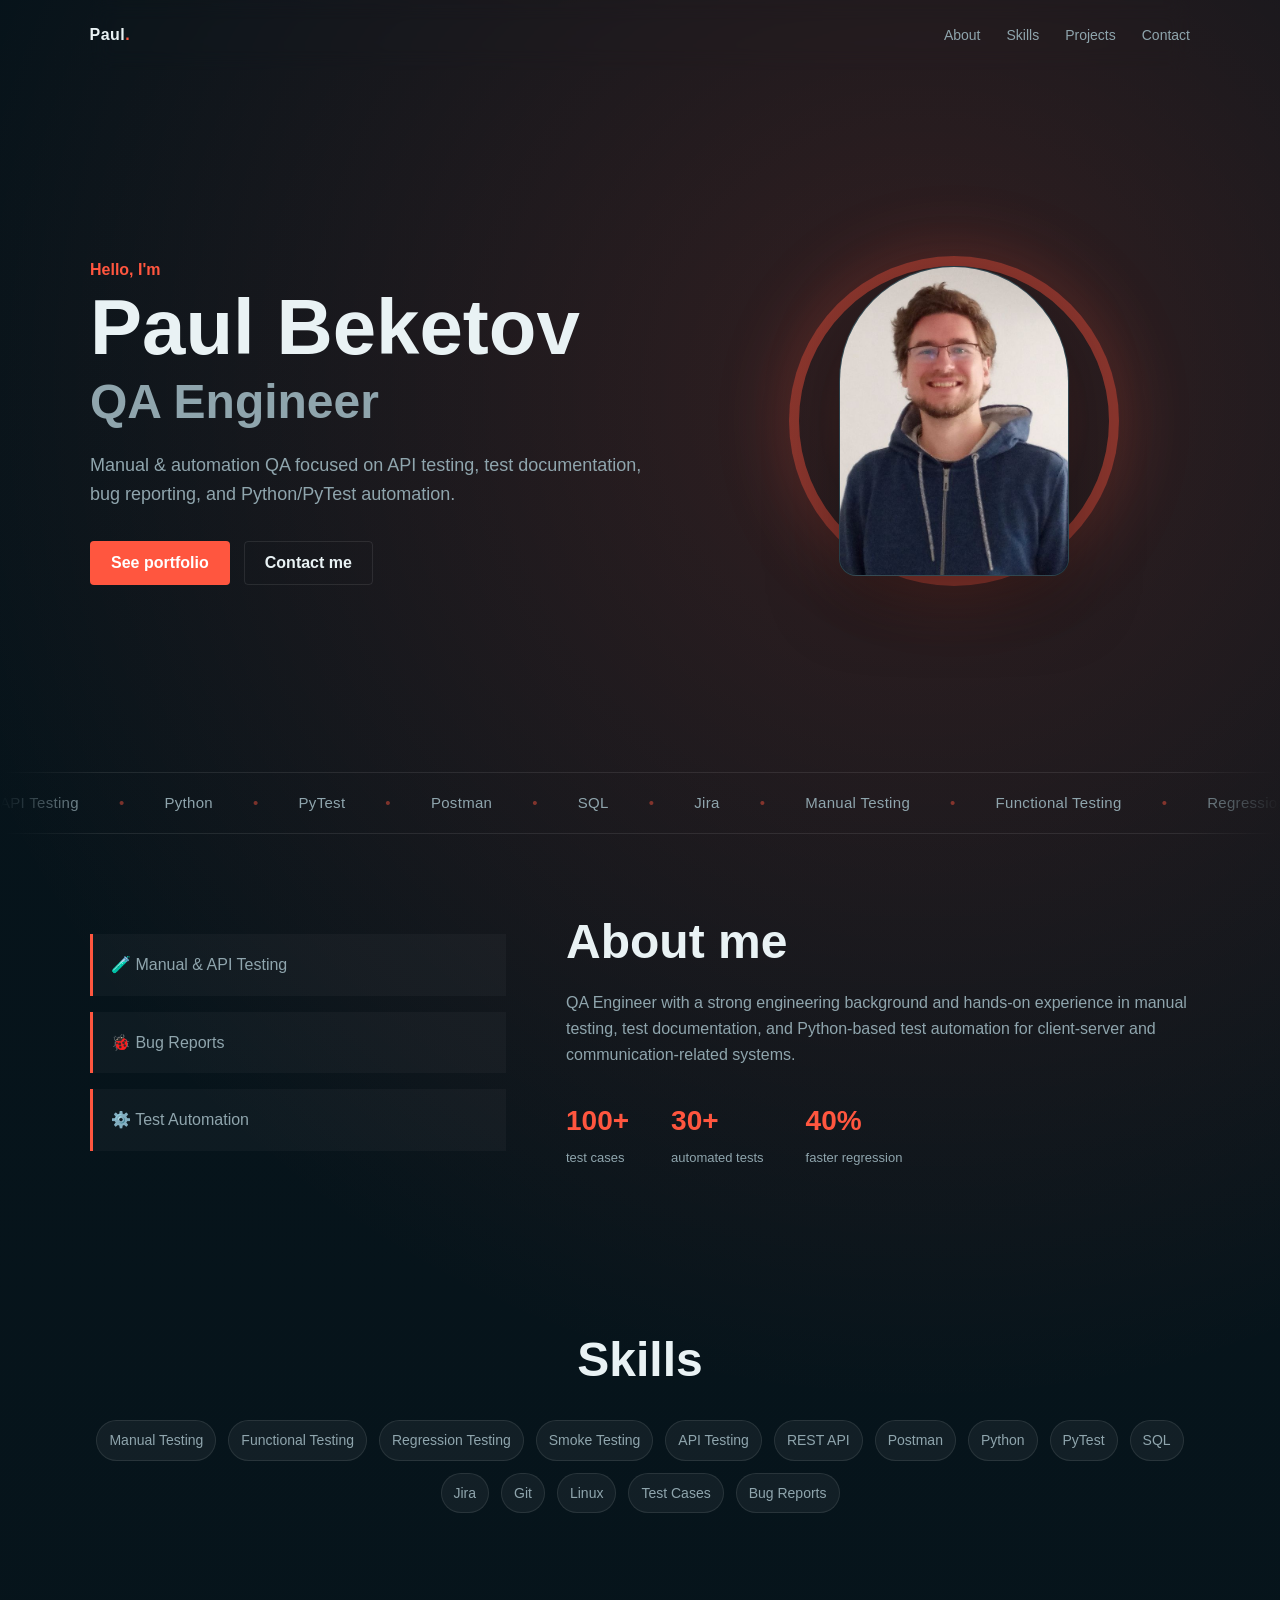
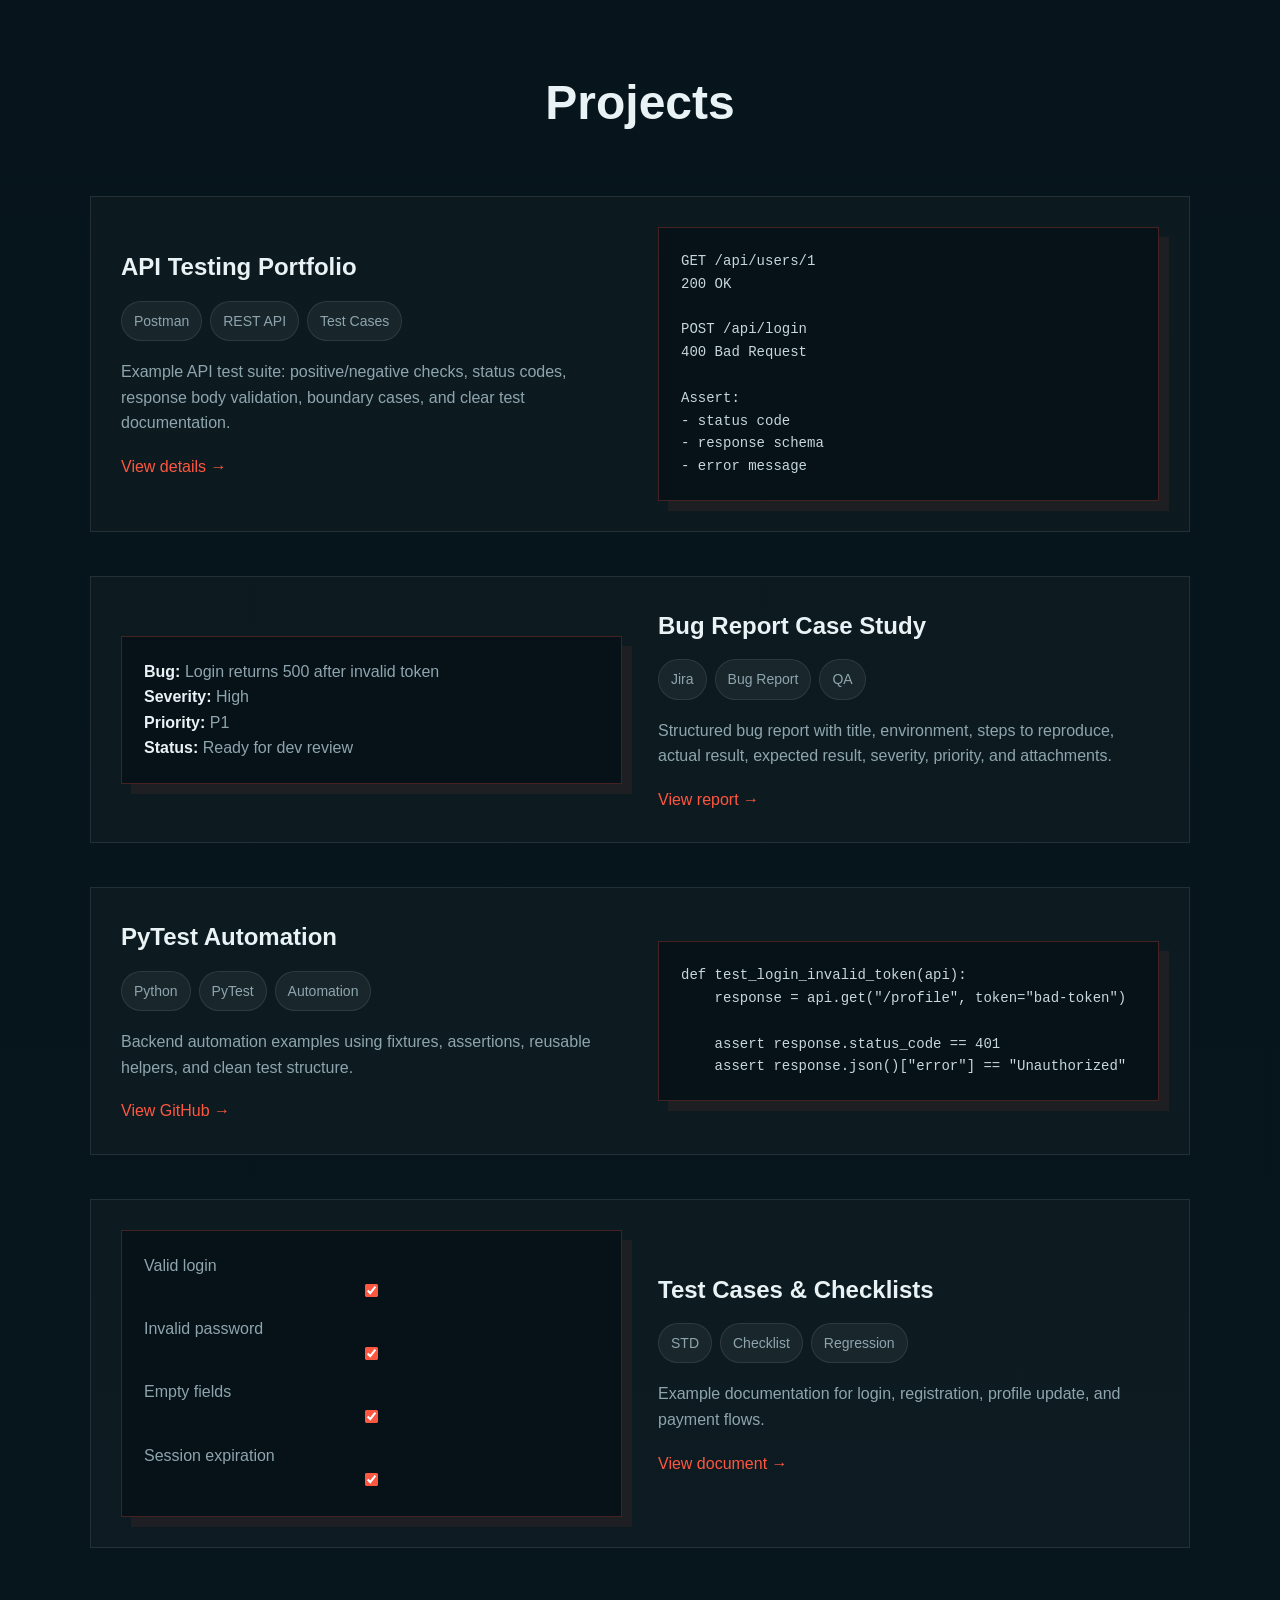
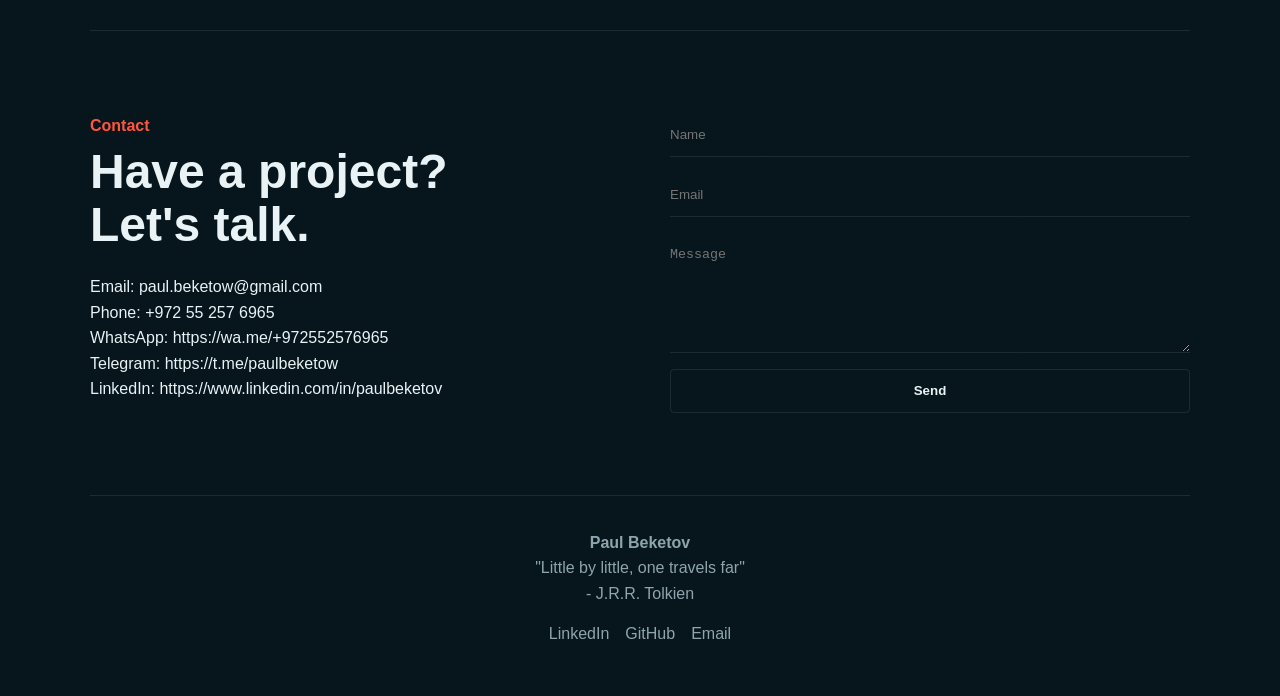
==== commit 8e1aa133: "remove cringe" ====
--- a/index.html
+++ b/index.html
@@ -213,7 +213,6 @@
     <strong>Paul Beketov</strong>
     <p>"Little by little, one travels far"</p> 
     <p>- J.R.R. Tolkien</p>
-    <p>Кто не падал, тот не поднимался</p>
     <div class="socials">
       <a href="https://www.linkedin.com/in/paulbeketov" target="_blank" rel="noreferrer">LinkedIn</a>
       <a href="https://github.com/pavelbeketov" target="_blank" rel="noreferrer">GitHub</a>
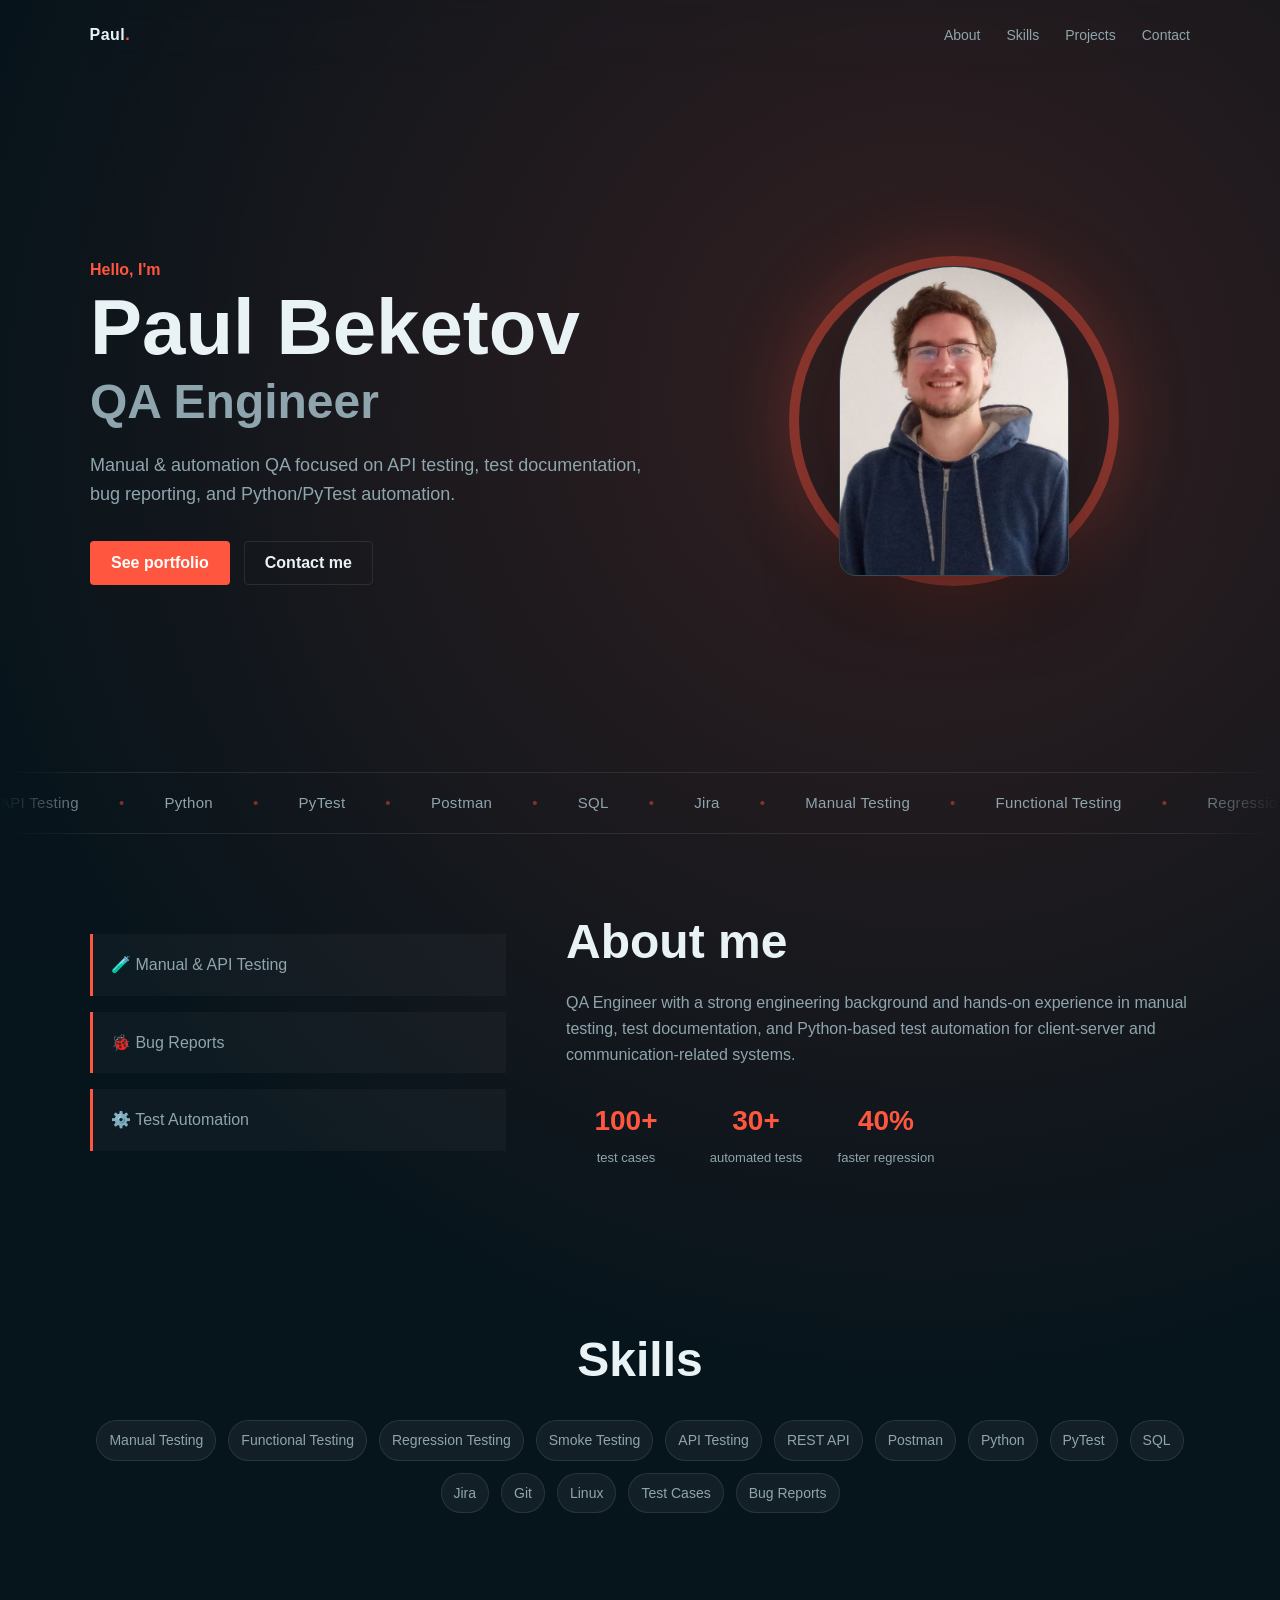
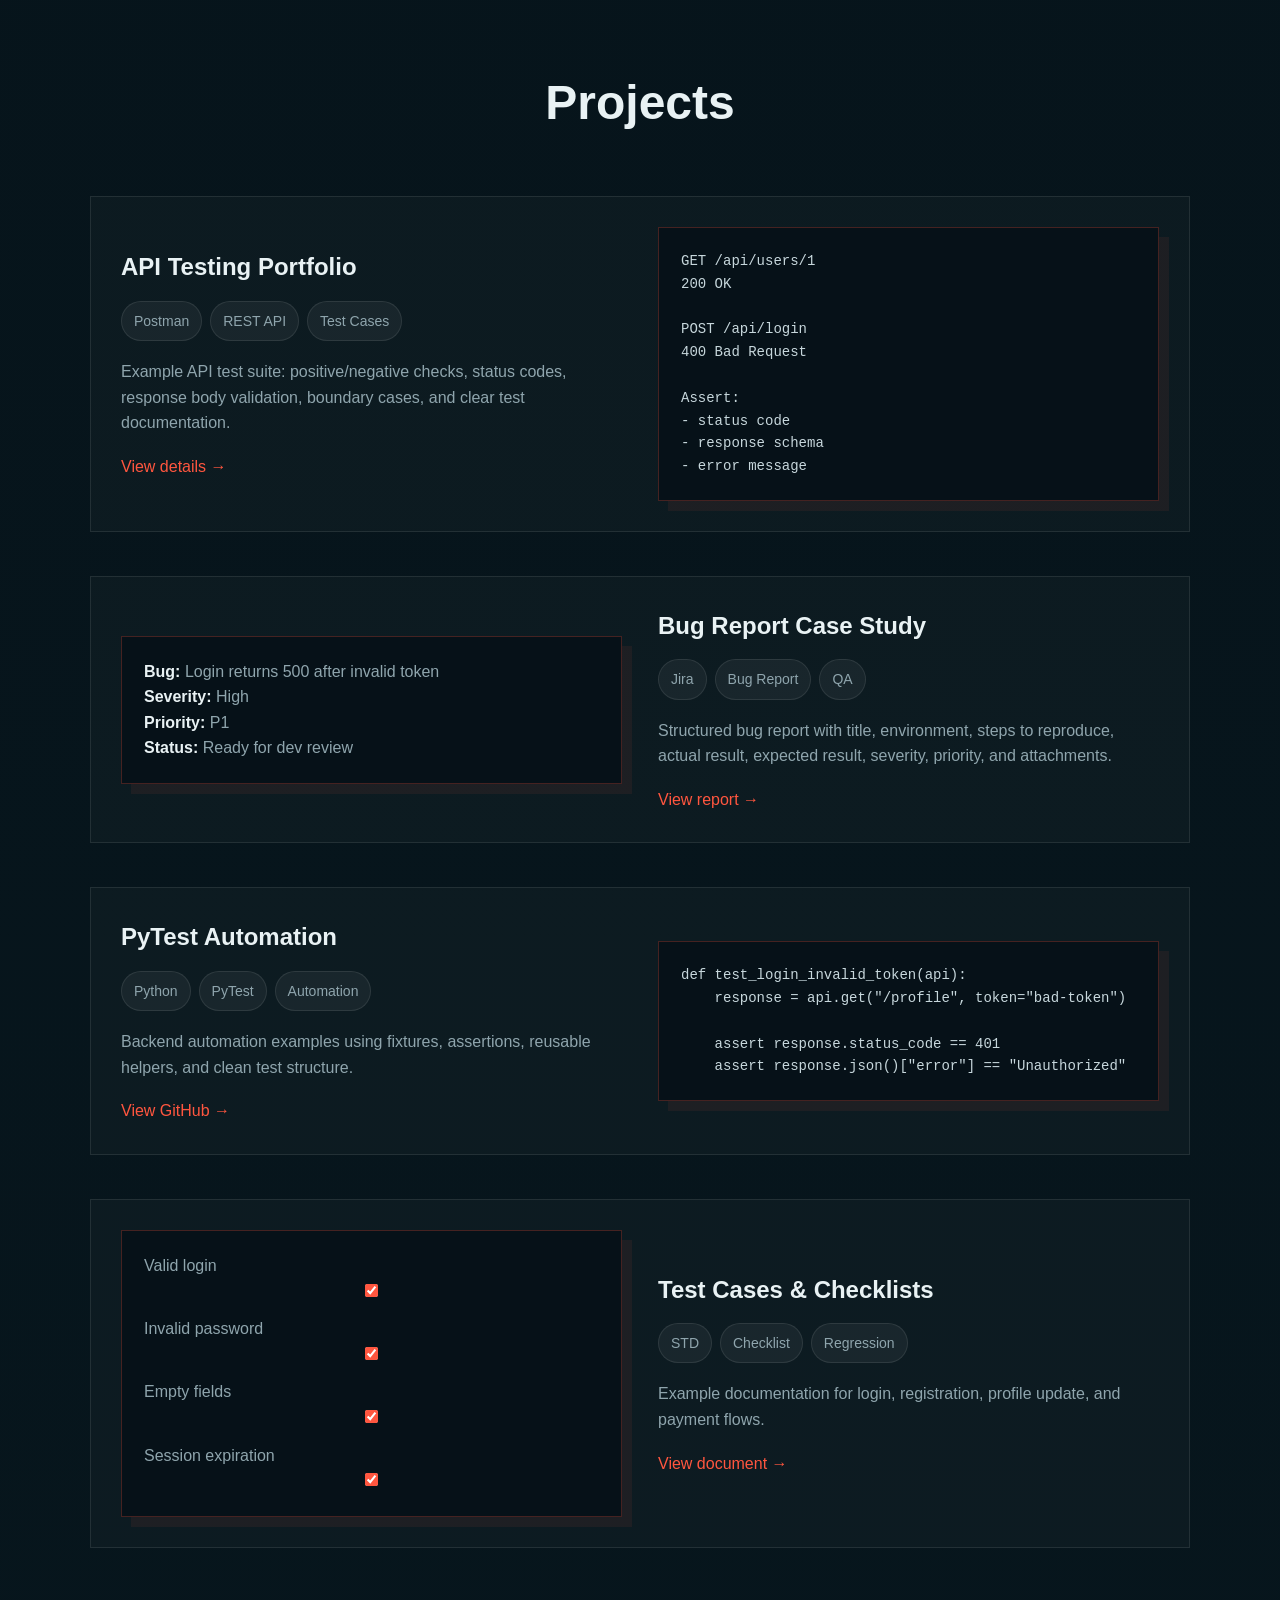
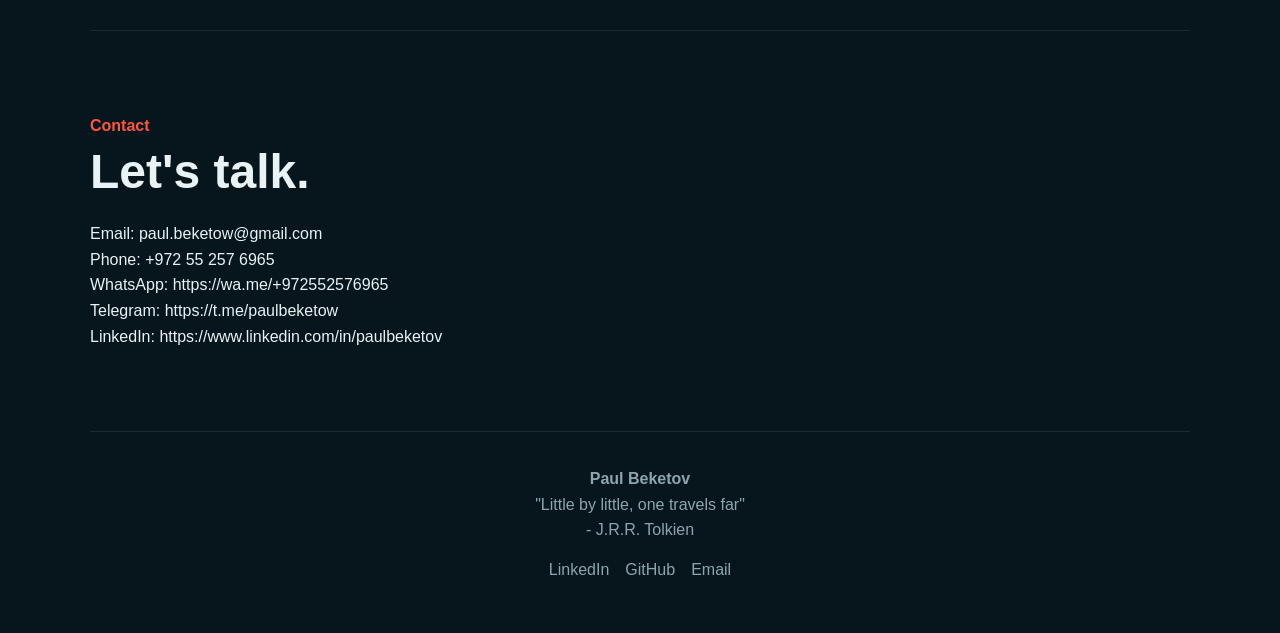
==== commit b2de8b9c: "upd favicon" ====
--- a/index.html
+++ b/index.html
@@ -3,7 +3,9 @@
 <head>
   <meta charset="UTF-8" />
   <meta name="viewport" content="width=device-width, initial-scale=1.0" />
-  <title>Paul Beketov - QA Engineer</title>
+  <title>Paul Beketov</title>
+  <link rel="icon" type="image/jpeg" href="img/logopb.jpg">
+
   <meta name="description" content="QA Engineer portfolio — manual testing, API testing, Python/PyTest automation, bug reports and test documentation." />
   <link rel="stylesheet" href="style.css" />
 </head>
@@ -192,7 +194,7 @@
     <section id="contact" class="section contact">
       <div>
         <p class="eyebrow">Contact</p>
-        <h2>Have a project?<br />Let's talk.</h2>
+        <h2>Let's talk.</h2>
         <p>Email: <a href="mailto:paul.beketow@gmail.com">paul.beketow@gmail.com</a></p>
         <p>Phone: <a href="tel:+972552576965"></a>+972 55 257 6965</a></p>
         <p>WhatsApp: <a href="https://wa.me/+972552576965" target="_blank" rel="noreferrer">https://wa.me/+972552576965</a></p>
@@ -200,12 +202,12 @@
         <p>LinkedIn: <a href="https://www.linkedin.com/in/paulbeketov" target="_blank" rel="noreferrer">https://www.linkedin.com/in/paulbeketov</a></p>
       </div>
 
-      <form class="form" action="mailto:paul.beketow@gmail.com" method="post" enctype="text/plain">
+      <!-- <form class="form" action="mailto:paul.beketow@gmail.com" method="post" enctype="text/plain">
         <input type="text" name="name" placeholder="Name" />
         <input type="email" name="email" placeholder="Email" />
         <textarea name="message" placeholder="Message"></textarea>
         <button class="btn btn--ghost" type="submit">Send</button>
-      </form>
+      </form> -->
     </section>
   </main>
 
--- a/style.css
+++ b/style.css
@@ -282,7 +282,7 @@
 
 .stats {
   display: flex;
-  gap: 42px;
+  gap: 10px;
   margin-top: 32px;
   flex-wrap: wrap;
 }
@@ -296,6 +296,11 @@
 .stats span {
   color: var(--muted);
   font-size: 13px;
+}
+
+.stats div {
+  text-align: center;
+  min-width: 120px;
 }
 
 .center {
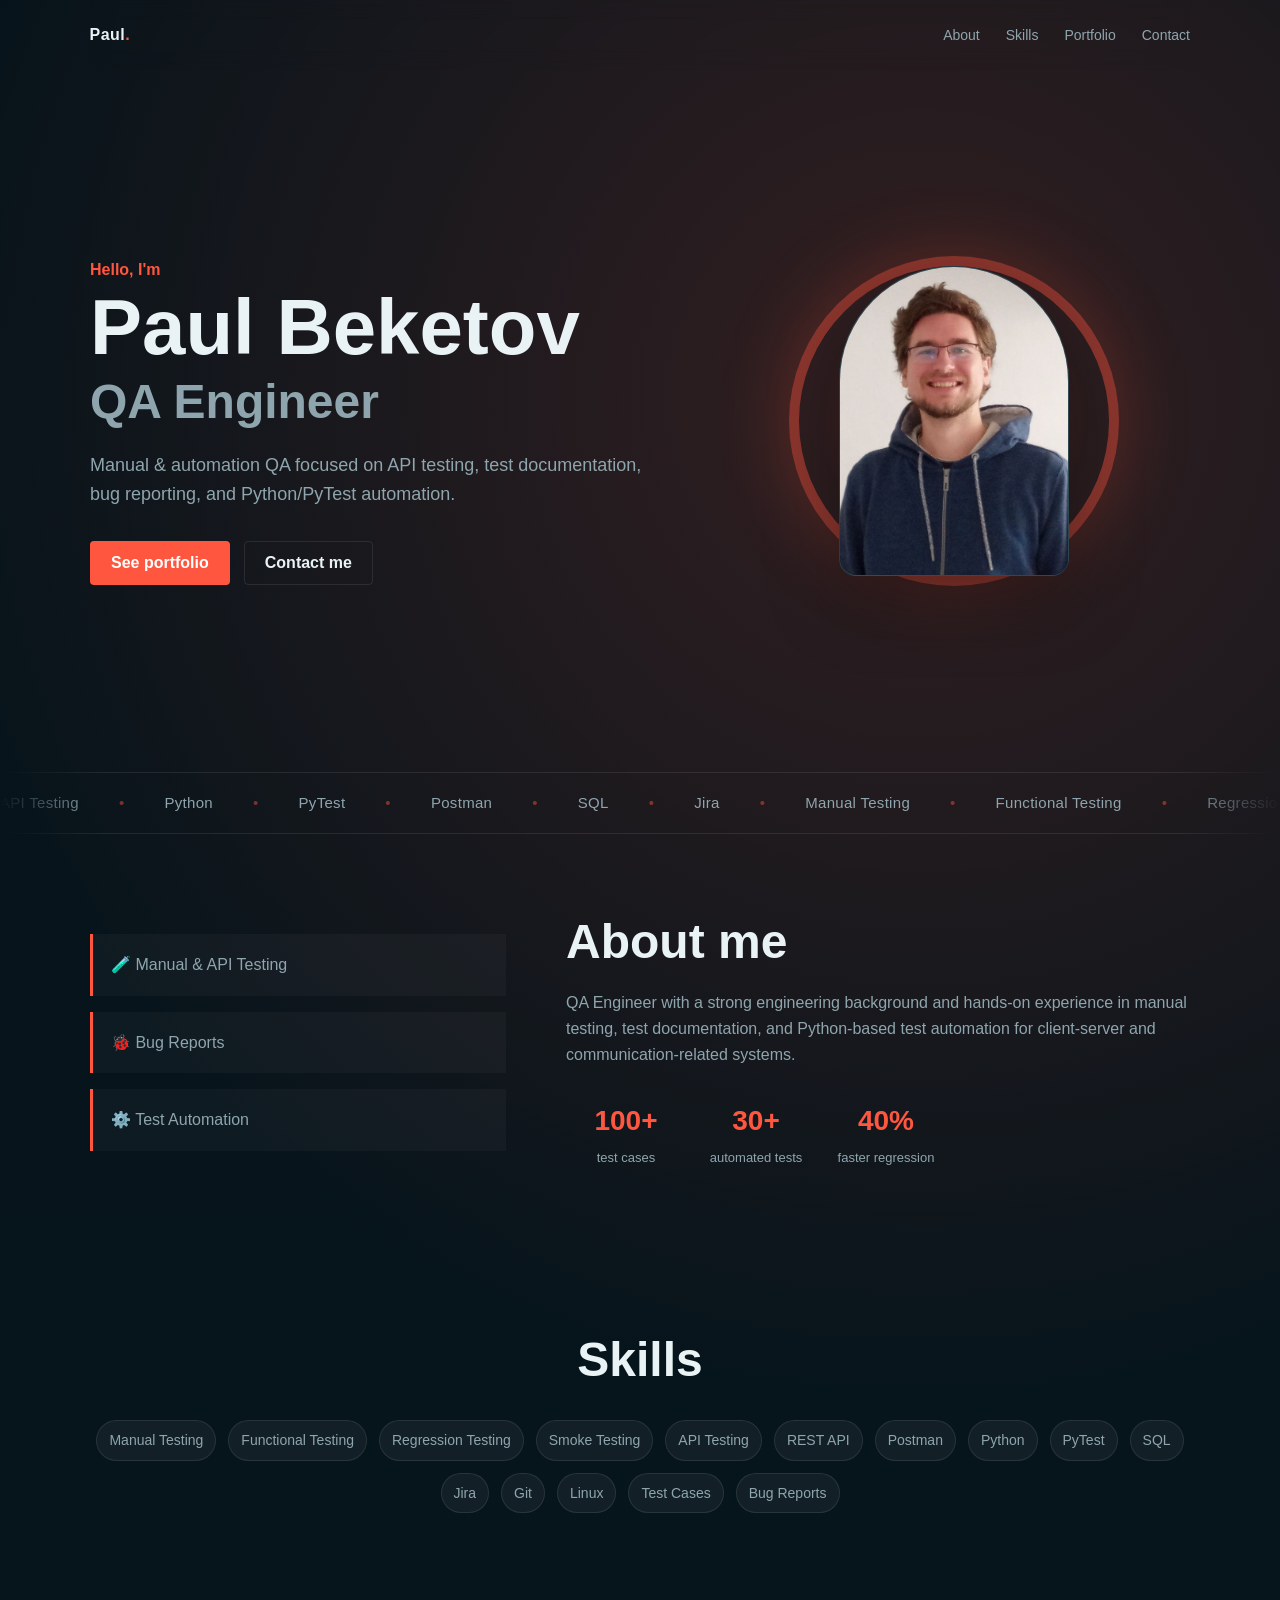
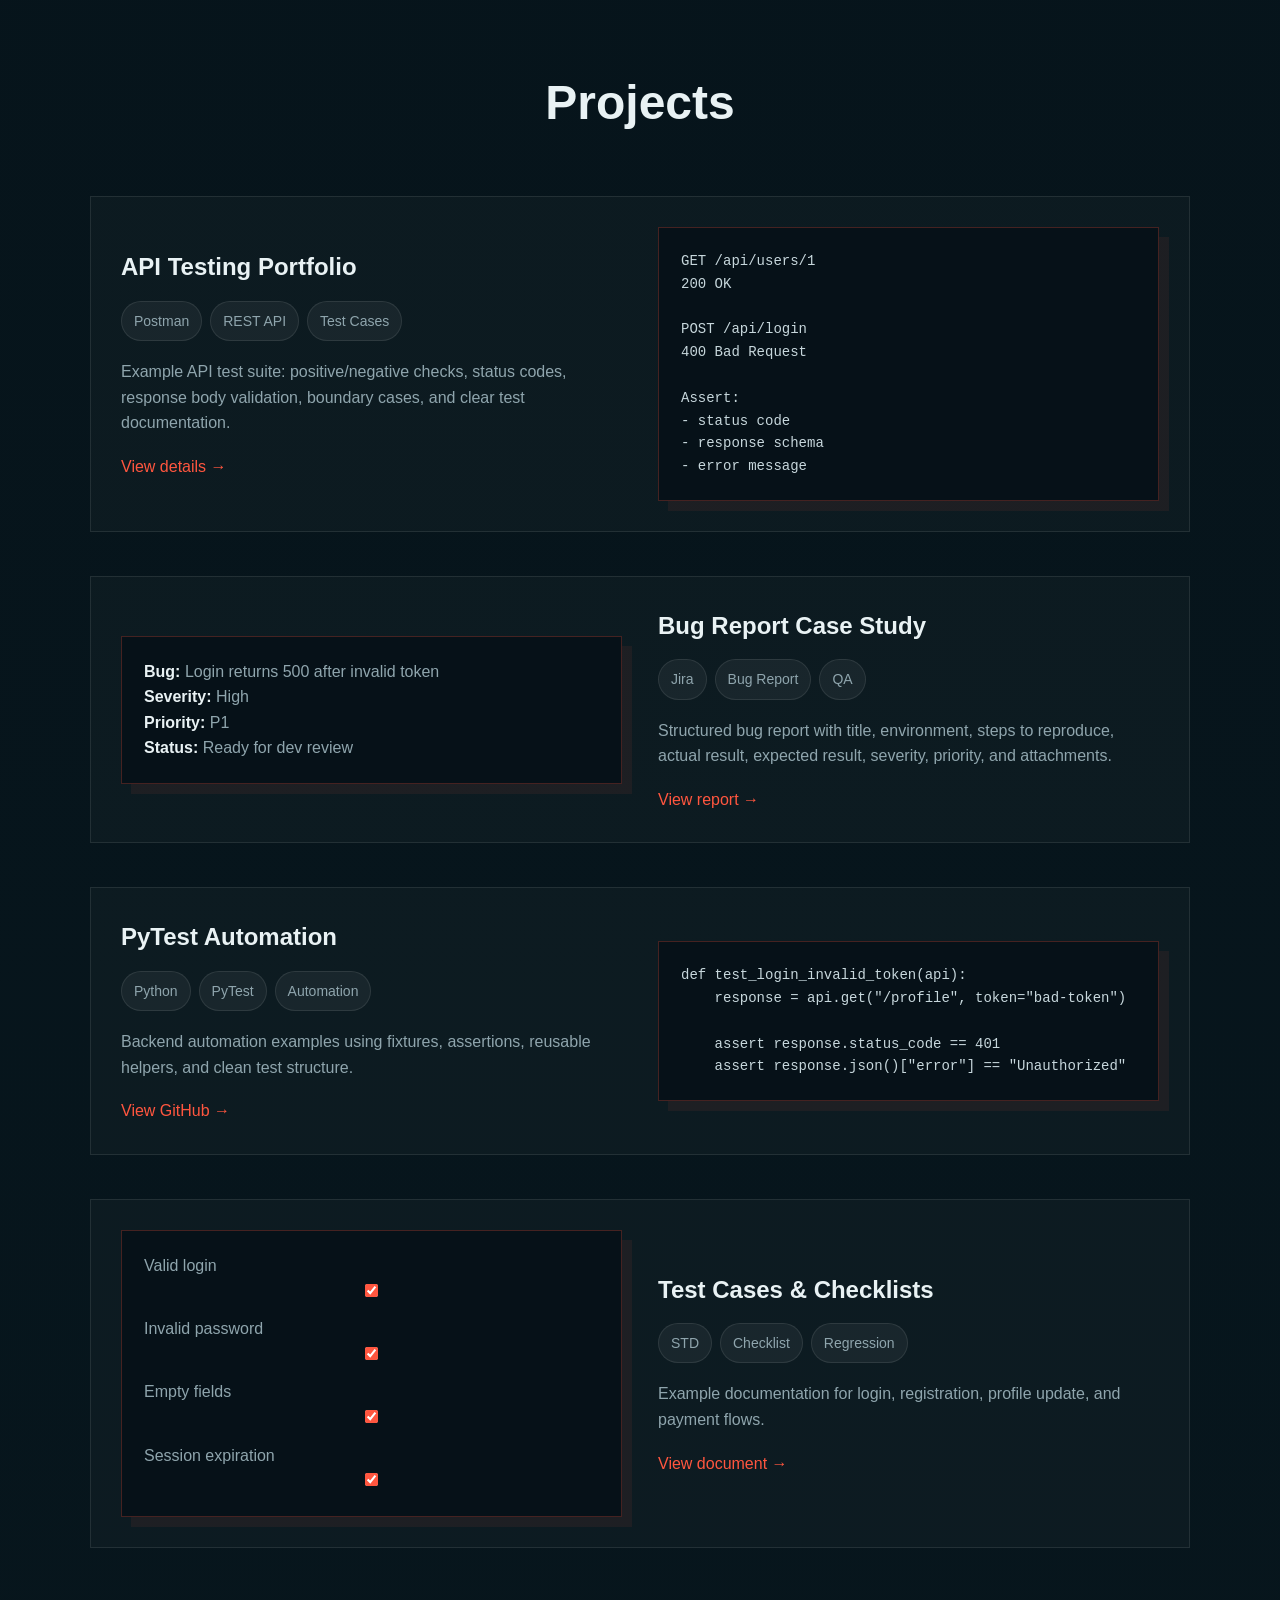
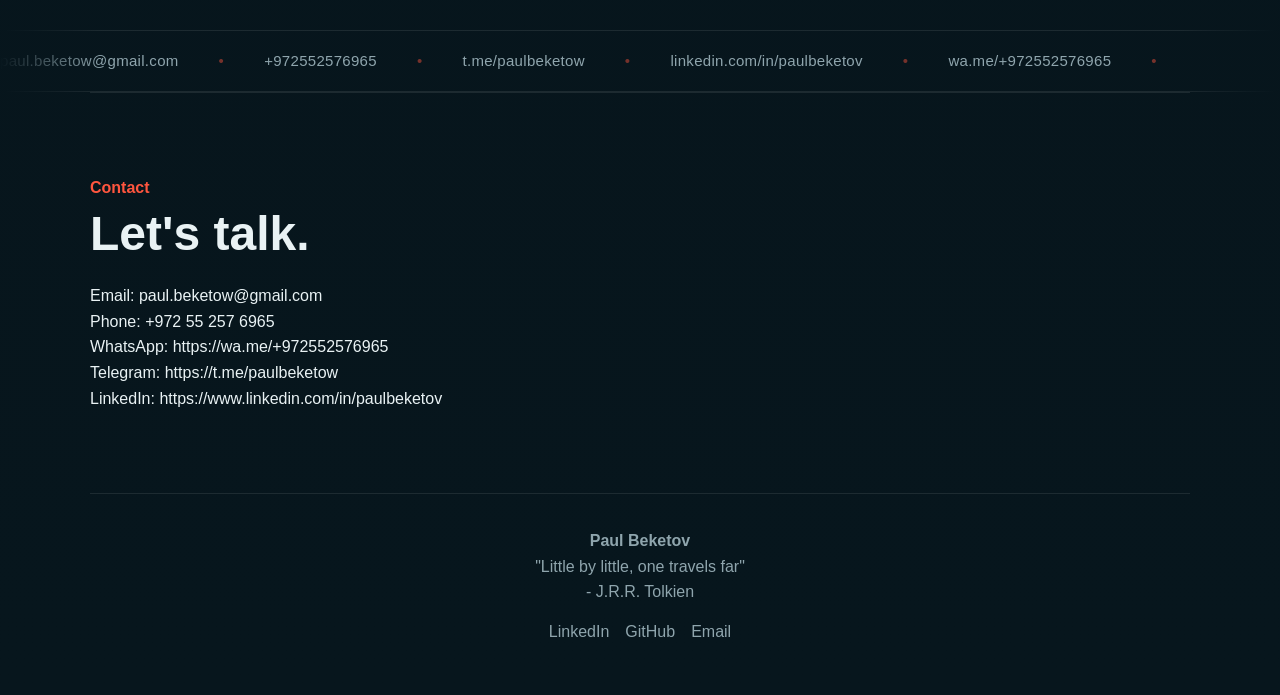
==== commit 0a01c46f: "add portfolio and fix bug" ====
--- a/index.html
+++ b/index.html
@@ -15,7 +15,7 @@
     <nav class="nav">
       <a href="#about">About</a>
       <a href="#skills">Skills</a>
-      <a href="#projects">Projects</a>
+      <a href="portfolio.html">Portfolio</a>
       <a href="#contact">Contact</a>
     </nav>
   </header>
@@ -31,7 +31,7 @@
           bug reporting, and Python/PyTest automation.
         </p>
         <div class="actions">
-          <a class="btn btn--primary" href="#projects">See portfolio</a>
+          <a class="btn btn--primary" href="portfolio.html">See portfolio</a>
           <a class="btn btn--ghost" href="#contact">Contact me</a>
         </div>
       </div>
@@ -191,6 +191,20 @@
       </article>
     </section>
 
+    <section class="tabs" aria-label="Tech stack">
+      <div class="tabs__track">
+        <div class="tabs__group">
+          <span>paul.beketow@gmail.com</span>
+          <span>+972552576965</span>
+          <span>t.me/paulbeketow</span>
+          <span>linkedin.com/in/paulbeketov</span>
+          <span>wa.me/+972552576965</span>
+        </div>
+      </div>
+    </section>
+
+
+
     <section id="contact" class="section contact">
       <div>
         <p class="eyebrow">Contact</p>
